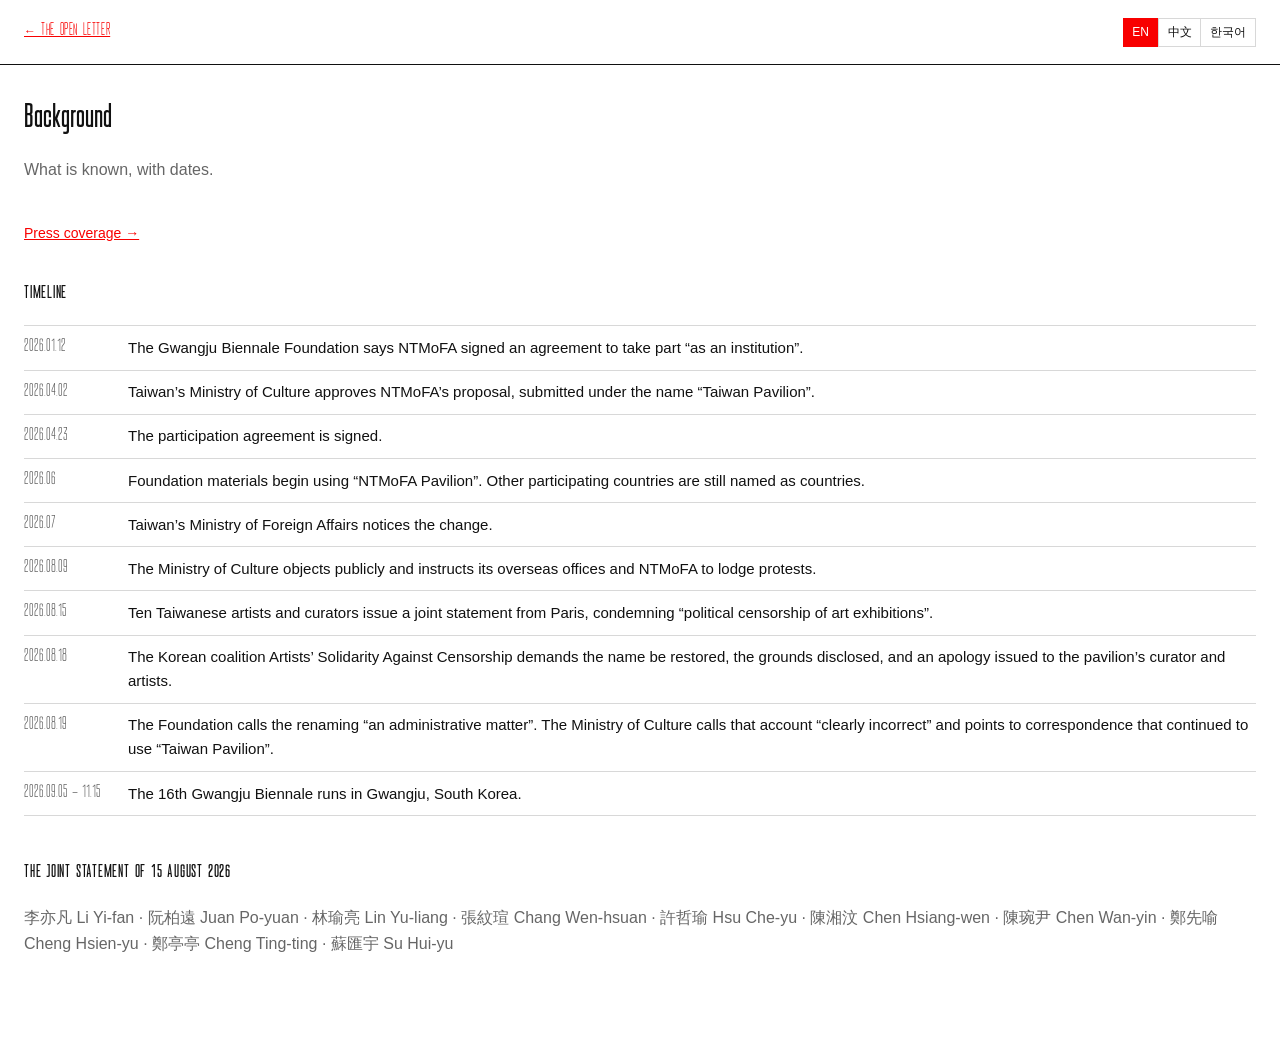
==== info.html @ fb14a873 "upload new design" ====
<!DOCTYPE html>
<html lang="en" data-lang="en">
<head>
<meta charset="utf-8">
<meta name="viewport" content="width=device-width, initial-scale=1">
<meta name="referrer" content="no-referrer">
<meta http-equiv="Content-Security-Policy"
      content="default-src 'none'; script-src 'self'; style-src 'self'; font-src 'self'; connect-src https://docs.google.com https://*.googleusercontent.com; img-src 'self' data:; base-uri 'none'; form-action 'none'">

<title>Background｜事件背景｜사건 경과 — Where is the Taiwan Pavilion</title>
<meta name="description" content="A dated timeline of the Gwangju Biennale / Taiwan Pavilion naming dispute.">
<link rel="canonical" href="https://whereisthetaiwanpavilion.com/info.html">
<link rel="icon" href="/favicon.svg" type="image/svg+xml">
<meta name="theme-color" content="#111111">

<meta property="og:type" content="website">
<meta property="og:site_name" content="Where is the Taiwan Pavilion">
<meta property="og:url" content="https://whereisthetaiwanpavilion.com/info.html">
<meta property="og:title" content="Background｜事件背景｜사건 경과 — Where is the Taiwan Pavilion">
<meta property="og:description" content="A dated timeline of the Gwangju Biennale / Taiwan Pavilion naming dispute.">
<meta property="og:image" content="https://whereisthetaiwanpavilion.com/og.png">
<meta property="og:image:width" content="1200">
<meta property="og:image:height" content="630">
<meta property="og:image:alt" content="Where is the Taiwan Pavilion — an open letter to the Gwangju Biennale">
<meta property="og:locale" content="en">
<meta property="og:locale:alternate" content="zh_TW">
<meta property="og:locale:alternate" content="ko_KR">
<meta name="twitter:card" content="summary_large_image">

<link rel="stylesheet" href="style.css">
</head>
<body>

<header class="topbar">
  <a class="mark" href="index.html">
    <span class="en">← The open letter</span>
    <span class="zh">← 返回公開信</span>
    <span class="ko">← 공개서한으로</span>
  </a>
  <nav id="lang" aria-label="Language">
    <button type="button" data-lang-set="en">EN</button>
    <button type="button" data-lang-set="zh">中文</button>
    <button type="button" data-lang-set="ko">한국어</button>
  </nav>
</header>

<main class="page">

  <header>
    <h1>
      <span class="en">Background</span>
      <span class="zh">事件背景</span>
      <span class="ko">사건 경과</span>
    </h1>
    <p class="standfirst">
      <span class="en">What is known, with dates.</span>
      <span class="zh">目前已知事實與時間。</span>
      <span class="ko">현재까지 확인된 사실과 날짜.</span>
    </p>
    <p class="more"><a href="press.html">
      <span class="en">Press coverage →</span>
      <span class="zh">媒體報導 →</span>
      <span class="ko">언론 보도 →</span>
    </a></p>
  </header>

  <section>
    <h2>
      <span class="en">Timeline</span>
      <span class="zh">時間線</span>
      <span class="ko">타임라인</span>
    </h2>
    <ul class="timeline">
      <li>
        <span class="when">2026.01.12</span>
        <span class="what"><span class="en">The Gwangju Biennale Foundation says NTMoFA signed an agreement to take part “as an institution”.</span><span class="zh">光州雙年展財團法人稱，國美館於此日簽署協議，以「機構」名義參展。</span><span class="ko">(재)광주비엔날레는 국립타이완미술관이 이날 ‘기관’ 자격으로 참가하는 협약에 서명했다고 밝혔다.</span></span>
      </li>
      <li>
        <span class="when">2026.04.02</span>
        <span class="what"><span class="en">Taiwan’s Ministry of Culture approves NTMoFA’s proposal, submitted under the name “Taiwan Pavilion”.</span><span class="zh">台灣文化部核定國美館以「台灣館」名義提出的參展計畫。</span><span class="ko">타이완 문화부가 ‘타이완관’ 명의로 제출된 국립타이완미술관의 참가 계획을 승인했다.</span></span>
      </li>
      <li>
        <span class="when">2026.04.23</span>
        <span class="what"><span class="en">The participation agreement is signed.</span><span class="zh">雙方簽署參展協議。</span><span class="ko">참가 협약이 체결되었다.</span></span>
      </li>
      <li>
        <span class="when">2026.06</span>
        <span class="what"><span class="en">Foundation materials begin using “NTMoFA Pavilion”. Other participating countries are still named as countries.</span><span class="zh">財團法人的資料開始使用「NTMoFA Pavilion」；其他參展國家仍以國名標示。</span><span class="ko">재단 자료가 ‘NTMoFA Pavilion’을 쓰기 시작한다. 다른 참가국은 여전히 국가명으로 표기된다.</span></span>
      </li>
      <li>
        <span class="when">2026.07</span>
        <span class="what"><span class="en">Taiwan’s Ministry of Foreign Affairs notices the change.</span><span class="zh">台灣外交部發現名稱遭更動。</span><span class="ko">타이완 외교부가 명칭 변경을 인지한다.</span></span>
      </li>
      <li>
        <span class="when">2026.08.09</span>
        <span class="what"><span class="en">The Ministry of Culture objects publicly and instructs its overseas offices and NTMoFA to lodge protests.</span><span class="zh">文化部公開表達異議，並指示駐外單位與國美館持續向主辦方抗議。</span><span class="ko">문화부가 공개적으로 이의를 제기하고, 재외 사무소와 국립타이완미술관에 항의를 지시한다.</span></span>
      </li>
      <li>
        <span class="when">2026.08.15</span>
        <span class="what"><span class="en">Ten Taiwanese artists and curators issue a joint statement from Paris, condemning “political censorship of art exhibitions”.</span><span class="zh">十位台灣藝術家與策展人於巴黎發表聯合聲明，譴責「對藝術展覽的政治審查」。</span><span class="ko">열 명의 타이완 작가와 큐레이터가 파리에서 공동 성명을 발표하며 ‘예술 전시에 대한 정치적 검열’을 규탄한다.</span></span>
      </li>
      <li>
        <span class="when">2026.08.18</span>
        <span class="what"><span class="en">The Korean coalition Artists’ Solidarity Against Censorship demands the name be restored, the grounds disclosed, and an apology issued to the pavilion’s curator and artists.</span><span class="zh">韓國「反對審查藝術家連帶」要求回復館名、公開決策依據，並向台灣館策展人與藝術家道歉。</span><span class="ko">한국의 ‘검열에 반대하는 예술가 연대’가 명칭 회복, 결정 근거 공개, 큐레이터와 작가에 대한 사과를 요구한다.</span></span>
      </li>
      <li>
        <span class="when">2026.08.19</span>
        <span class="what"><span class="en">The Foundation calls the renaming “an administrative matter”. The Ministry of Culture calls that account “clearly incorrect” and points to correspondence that continued to use “Taiwan Pavilion”.</span><span class="zh">財團法人稱更名為「行政事務」；文化部指其說法「明顯有誤」，並出示往來文件顯示雙方持續使用「台灣館」。</span><span class="ko">재단은 명칭 변경을 ‘행정적 사안’이라고 밝혔고, 문화부는 이를 ‘명백히 사실과 다르다’며 ‘타이완관’ 표기가 이어진 왕래 문서를 제시했다.</span></span>
      </li>
      <li>
        <span class="when">2026.09.05 – 11.15</span>
        <span class="what"><span class="en">The 16th Gwangju Biennale runs in Gwangju, South Korea.</span><span class="zh">第 16 屆光州雙年展於韓國光州舉行。</span><span class="ko">제16회 광주비엔날레가 대한민국 광주에서 열린다.</span></span>
      </li>
    </ul>
  </section>

  <section>
    <h2>
      <span class="en">The joint statement of 15 August 2026</span>
      <span class="zh">2026 年 8 月 15 日聯合聲明</span>
      <span class="ko">2026년 8월 15일 공동 성명</span>
    </h2>
    <p class="names">李亦凡 Li Yi-fan · 阮柏遠 Juan Po-yuan · 林瑜亮 Lin Yu-liang · 張紋瑄 Chang Wen-hsuan · 許哲瑜 Hsu Che-yu · 陳湘汶 Chen Hsiang-wen · 陳琬尹 Chen Wan-yin · 鄭先喻 Cheng Hsien-yu · 鄭亭亭 Cheng Ting-ting · 蘇匯宇 Su Hui-yu</p>
  </section>


</main>

<script src="app.js"></script>
</body>
</html>
---- style.css ----
@font-face {
  font-family:"Marteau";
  src:url("assets/font/Marteau-Regular.woff2") format("woff2");
  font-weight:400; font-style:normal; font-display:swap;
}
@font-face {
  font-family:"Marteau";
  src:url("assets/font/Marteau-SemiBold.woff2") format("woff2");
  font-weight:600; font-style:normal; font-display:swap;
}
@font-face {
  font-family:"Marteau";
  src:url("assets/font/Marteau-Bold.woff2") format("woff2");
  font-weight:700; font-style:normal; font-display:swap;
}
@font-face {
  font-family:"Marteau";
  src:url("assets/font/Marteau-Black.woff2") format("woff2");
  font-weight:900; font-style:normal; font-display:swap;
}

:root { --ink:#111; --paper:#fff; --rule:#d8d8d8; --muted:#666; --faint:#c4c4c4; --red:#F80000; }
* { box-sizing:border-box; }

/* Marteau: display type only — headings, wordmark, marquee, counter, buttons */
.mark, .sitetitle, .sitetitle-alt, h1, h2, .sign-button, .digit, .when, .occupation, #lang button {
  font-family:"Marteau",-apple-system,BlinkMacSystemFont,"Helvetica Neue","Noto Sans TC","PingFang TC","Apple SD Gothic Neo","Noto Sans KR",sans-serif;
}
html { -webkit-text-size-adjust:100%; }

body {
  margin:0; padding:0 0 5rem;
  background:var(--paper); color:var(--ink);
  font-family:-apple-system,BlinkMacSystemFont,"Helvetica Neue","Noto Sans TC","PingFang TC","Apple SD Gothic Neo","Noto Sans KR",sans-serif;
  font-size:16px; line-height:1.6;
}

/* language */
[data-lang="en"] .zh, [data-lang="en"] .ko,
[data-lang="zh"] .en, [data-lang="zh"] .ko,
[data-lang="ko"] .en, [data-lang="ko"] .zh { display:none; }

/* masthead */
.masthead {
  padding:1.6rem 1.5rem 1.2rem;
  display:grid; grid-template-columns:auto 1fr auto; align-items:end; gap:.5rem 1.5rem;
  border-bottom:1px solid var(--rule);
}
.sitetitle {
  grid-column:1; margin:0;
  font-size:clamp(2rem, 5.4vw, 4.4rem); font-weight:700; line-height:1.02;
  letter-spacing:-.02em;
}
.sitetitle span { display:block; }
.sitetitle .red { color:var(--red); }
.sitetitle-alt {
  grid-column:2; margin:0 0 .5rem;
  font-size:.8125rem; letter-spacing:.05em; color:var(--muted);
}
.sitetitle-alt i { font-style:normal; color:var(--rule); padding:0 .4em; }
.masthead #lang { grid-column:3; justify-self:end; align-self:start; }

/* top bar */
.topbar {
  padding:1.1rem 1.5rem;
  display:flex; justify-content:space-between; align-items:center; gap:1rem;
  border-bottom:1px solid var(--ink);
}
.mark { font-size:.75rem; letter-spacing:.05em; text-transform:uppercase; line-height:1.5; max-width:34rem; }
.mark i { font-style:normal; color:var(--muted); padding:0 .4em; }
#lang { display:flex; flex:0 0 auto; }
#lang button {
  padding:.25rem .55rem; margin-left:-1px; font:inherit; font-size:.75rem;
  color:var(--ink); background:var(--paper); border:1px solid var(--rule); cursor:pointer;
  white-space:nowrap;
}
#lang button[aria-current="true"] { background:var(--red); color:var(--paper); border-color:var(--red); }

/* full-width marquee under the header */
.marquee {
  overflow:hidden; border-bottom:1px solid var(--ink);
  padding:.62em 0; background:var(--paper);
}
.marquee-track {
  display:flex; width:max-content;
  animation:marquee 34s linear infinite;
}
.marquee-item {
  white-space:nowrap;
  font-size:clamp(1.75rem, 5.6vw, 4.6rem);
  font-weight:700; line-height:1.15; letter-spacing:-.01em; color:var(--faint);
}
@keyframes marquee { to { transform:translateX(-50%); } }
@media (prefers-reduced-motion:reduce) {
  .marquee { overflow-x:auto; }
  .marquee-track { animation:none; }
}

/* grid: C | B | A  /  D across */
.grid {
  display:grid; row-gap:1.75rem; column-gap:3rem;
  grid-template-columns:1fr 1fr;
  grid-template-areas:"a c" "b b" "d d";
  padding:2.5rem 1.5rem 0;
}
.zone-a { grid-area:a; }
.zone-b { grid-area:b; }
.zone-c { grid-area:c; }
.zone-d { grid-area:d; padding-top:1.5rem; border-top:1px solid var(--ink); }
.zone-b { padding:1.75rem 0 0; border-top:1px solid var(--rule); }

/* text */
h1 { font-size:1.5rem; line-height:1.3; font-weight:600; margin:0 0 1.25rem; }
.letter-title {
  font-size:1.5rem; line-height:1.3; font-weight:600; margin:0 0 1.25rem;
  letter-spacing:0; text-transform:none;
}
h2 { font-size:.8125rem; font-weight:600; letter-spacing:.06em; text-transform:uppercase; margin:0 0 1.25rem; }
p { margin:0 0 1rem; }
a { color:var(--red); }
.note { font-size:.8125rem; color:var(--muted); margin:.9rem 0 0; }
.more { font-size:.875rem; margin:1.5rem 0 0; }
.buttons { display:flex; flex-wrap:wrap; gap:.5rem; margin:0 0 1.75rem; }
.btn {
  display:inline-block; padding:.45rem .85rem; font-size:.8125rem;
  border:1px solid var(--ink); color:var(--ink); text-decoration:none; white-space:nowrap;
}
.btn:hover { background:var(--red); color:var(--paper); border-color:var(--red); }

/* campaign material */
.asset { display:block; }
.asset img { display:block; width:100%; height:auto; border:1px solid var(--rule); }
.asset:hover img { opacity:.88; }
.asset img { border-color:var(--rule); }

/* press page */
.timeline.press li { align-items:baseline; }
.timeline.press .when { flex:0 0 3.5rem; }
.timeline.press .when:empty { flex:0 0 0; }
.page > header .more { margin-bottom:2.5rem; }
.outlet-note { color:var(--muted); font-size:.8125rem; padding-left:.5rem; }

/* the letter */
.letter p { margin:0 0 1rem; }
.salutation { font-weight:600; }
.signed { margin-top:1.75rem; margin-bottom:.75rem; font-weight:600; }
.signers { list-style:none; margin:0 0 1.75rem; padding:0; font-size:.9375rem; line-height:1.9; }
.signers li { display:inline-block; margin:0; }
.signers li::after { content:"　·　"; color:var(--rule); }
.signers li:last-child::after { content:""; }

.sign-button {
  display:inline-block; margin-top:.75rem; padding:.7rem 1.3rem;
  background:var(--red); color:var(--paper); text-decoration:none; font-weight:600;
}
.sign-button:hover { background:var(--ink); }

/* B — split-flap counter, horizontal */
.zone-b { display:flex; flex-direction:column; align-items:center; }
.flap { display:flex; gap:.35rem; }
.digit {
  position:relative; width:3rem; height:4rem;
  background:var(--ink); color:var(--paper);
  font-size:2.4rem; line-height:4rem; text-align:center;
  font-variant-numeric:tabular-nums; font-weight:600;
  border-radius:.2rem; overflow:hidden;
}
.digit::after {
  content:""; position:absolute; left:0; right:0; top:50%;
  border-top:2px solid var(--paper); opacity:.35;
}
.digit.flip { animation:flip .45s ease-out; }
@keyframes flip {
  0%   { transform:rotateX(-90deg); opacity:.3; }
  100% { transform:rotateX(0);      opacity:1; }
}
.flap-label { font-size:.75rem; color:var(--muted); margin:.6rem 0 0; text-align:center; }
.zone-b .flap-label { margin-bottom:0; }

/* C — timeline */
.timeline { list-style:none; margin:0; padding:0; }
.timeline li { display:flex; gap:1rem; padding:.6rem 0; border-top:1px solid var(--rule); font-size:.9375rem; }
.timeline li:last-child { border-bottom:1px solid var(--rule); }
.when { flex:0 0 5.5rem; color:var(--muted); font-size:.8125rem; font-variant-numeric:tabular-nums; padding-top:.15rem; }

/* D — signatories */
.count { color:var(--red); font-weight:400; letter-spacing:0; }
#list { list-style:none; margin:0; padding:0; columns:2; column-gap:2.5rem; }
#list li {
  break-inside:avoid; padding:.5rem 0; border-bottom:1px solid var(--rule);
  display:flex; flex-wrap:wrap; gap:.2rem 1rem; justify-content:space-between;
}
.name { font-weight:600; }
.latin { color:var(--muted); font-weight:400; }
.occupation { color:var(--muted); font-size:.75rem; font-family:ui-monospace,SFMono-Regular,"SF Mono",Menlo,Consolas,monospace !important; letter-spacing:-.01em; text-align:right; }
.status { color:var(--muted); font-size:.875rem; }
.status:empty { display:none; }

/* info.html */
.page { padding:2.5rem 1.5rem 0; }
.standfirst { margin:0 0 2.5rem; color:var(--muted); }
section + section { margin-top:3rem; }
.names { color:var(--muted); }
.sources { list-style:none; margin:0; padding:0; font-size:.875rem; }
.sources li { padding:.3rem 0; }

/* mobile: A → B → C → D */
@media (max-width:48rem) {
  body { padding:0 0 3.5rem; }
  .topbar { flex-direction:column; align-items:flex-start; gap:.7rem; padding:1rem 1.1rem; }
  .masthead { padding:1.2rem 1.1rem 1rem; grid-template-columns:1fr auto; align-items:start; }
  .sitetitle { grid-column:1 / -1; }
  .sitetitle-alt { grid-column:1; margin:.4rem 0 0; align-self:center; }
  .masthead #lang { grid-column:2; grid-row:2; }
  .mark { font-size:.6875rem; }
  .grid {
    grid-template-columns:1fr;
    grid-template-areas:"a" "c" "b" "d";
    row-gap:1.75rem; padding:1.75rem 1.1rem 0;
  }
  .zone-b { padding:1.5rem 0 0; }
  .digit { width:2.1rem; height:2.9rem; font-size:1.7rem; line-height:2.9rem; }
  .flap { gap:.25rem; }
  h1 { font-size:1.3rem; }
  .timeline li { flex-direction:column; gap:.1rem; }
  .when { flex:none; }
}
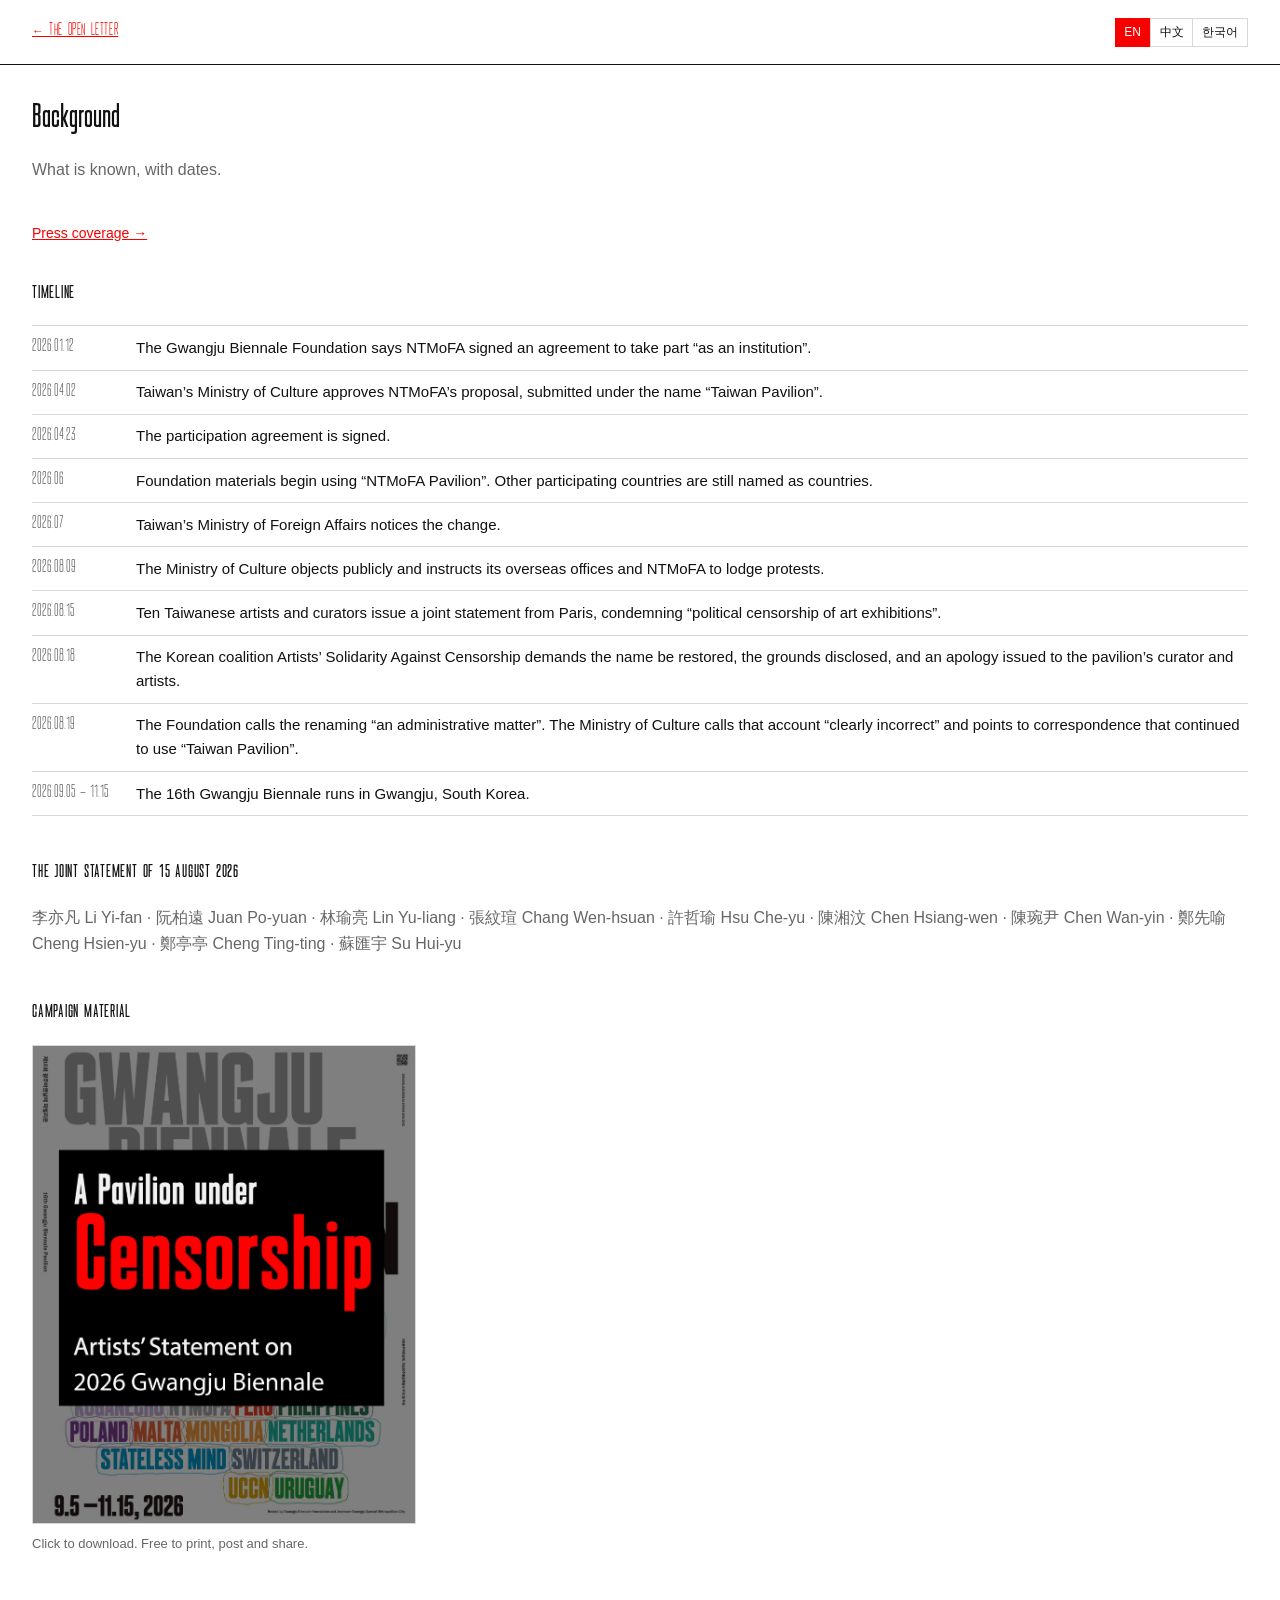
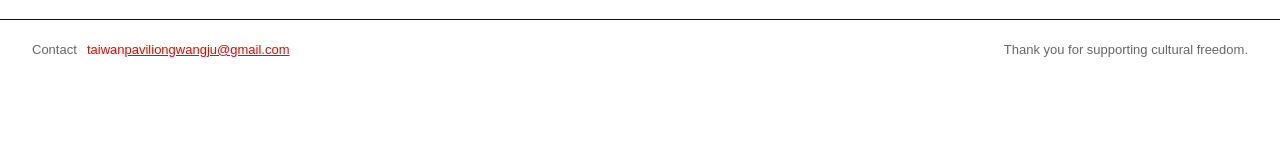
==== commit 661d347d: "update" ====
--- a/info.html
+++ b/info.html
@@ -124,8 +124,41 @@
   </section>
 
 
+  <section>
+    <h2>
+      <span class="en">Campaign material</span>
+      <span class="zh">文宣素材</span>
+      <span class="ko">캠페인 자료</span>
+    </h2>
+    <div class="poster">
+      <a class="asset" href="assets/img/poster.jpeg" download>
+        <img src="assets/img/poster.jpeg" width="1639" height="2048" loading="lazy"
+             alt="Poster: A Pavilion under Censorship — Artists’ Statement on 2026 Gwangju Biennale">
+      </a>
+      <p class="note">
+        <span class="en">Click to download. Free to print, post and share.</span>
+        <span class="zh">點圖下載。歡迎自由印製、張貼與轉發。</span>
+        <span class="ko">눌러서 내려받으세요. 자유롭게 인쇄·게시·공유할 수 있습니다.</span>
+      </p>
+    </div>
+  </section>
+
 </main>
 
+<footer class="site-footer">
+  <p class="contact">
+    <span class="en">Contact</span><span class="zh">聯絡我們</span><span class="ko">문의</span>
+    <a href="mailto:taiwanpaviliongwangju@gmail.com">taiwanpaviliongwangju@gmail.com</a>
+  </p>
+  <p class="thanks">
+    <span class="en">Thank you for supporting cultural freedom.</span>
+    <span class="zh">感謝您支持文化自由。</span>
+    <span class="ko">문화적 자유를 지지해 주셔서 감사합니다.</span>
+  </p>
+</footer>
+
+
 <script src="app.js"></script>
+<script src="scramble.js"></script>
 </body>
 </html>
--- a/style.css
+++ b/style.css
@@ -42,7 +42,7 @@
 
 /* masthead */
 .masthead {
-  padding:1.6rem 1.5rem 1.2rem;
+  max-width:86rem; margin:0 auto; padding:1.6rem 2rem 1.2rem;
   display:grid; grid-template-columns:auto 1fr auto; align-items:end; gap:.5rem 1.5rem;
   border-bottom:1px solid var(--rule);
 }
@@ -62,7 +62,7 @@
 
 /* top bar */
 .topbar {
-  padding:1.1rem 1.5rem;
+  max-width:86rem; margin:0 auto; padding:1.1rem 2rem;
   display:flex; justify-content:space-between; align-items:center; gap:1rem;
   border-bottom:1px solid var(--ink);
 }
@@ -99,15 +99,15 @@
 /* grid: C | B | A  /  D across */
 .grid {
   display:grid; row-gap:1.75rem; column-gap:3rem;
-  grid-template-columns:1fr 1fr;
-  grid-template-areas:"a c" "b b" "d d";
-  padding:2.5rem 1.5rem 0;
+  grid-template-columns:minmax(0,1.25fr) minmax(0,1fr);
+  grid-template-areas:"a c";
+  max-width:86rem; margin:0 auto; padding:2.5rem 2rem 0;
 }
 .zone-a { grid-area:a; }
 .zone-b { grid-area:b; }
 .zone-c { grid-area:c; }
-.zone-d { grid-area:d; padding-top:1.5rem; border-top:1px solid var(--ink); }
-.zone-b { padding:1.75rem 0 0; border-top:1px solid var(--rule); }
+.zone-d { padding-top:1.5rem; border-top:1px solid var(--ink); }
+
 
 /* text */
 h1 { font-size:1.5rem; line-height:1.3; font-weight:600; margin:0 0 1.25rem; }
@@ -118,9 +118,10 @@
 h2 { font-size:.8125rem; font-weight:600; letter-spacing:.06em; text-transform:uppercase; margin:0 0 1.25rem; }
 p { margin:0 0 1rem; }
 a { color:var(--red); }
+.scramble { display:inline-block; font-variant-numeric:tabular-nums; cursor:default; }
 .note { font-size:.8125rem; color:var(--muted); margin:.9rem 0 0; }
 .more { font-size:.875rem; margin:1.5rem 0 0; }
-.buttons { display:flex; flex-wrap:wrap; gap:.5rem; margin:0 0 1.75rem; }
+.buttons { display:flex; flex-wrap:wrap; gap:.5rem; margin:0; }
 .btn {
   display:inline-block; padding:.45rem .85rem; font-size:.8125rem;
   border:1px solid var(--ink); color:var(--ink); text-decoration:none; white-space:nowrap;
@@ -129,6 +130,12 @@
 
 /* campaign material */
 .asset { display:block; }
+.zone-c { display:flex; flex-direction:column; gap:1.5rem; align-items:flex-start; }
+.poster { max-width:24rem; }
+.poster .note { margin-top:.6rem; }
+
+/* keep the letter readable on very wide screens */
+.letter, .signers, .letter-title { max-width:52rem; }
 .asset img { display:block; width:100%; height:auto; border:1px solid var(--rule); }
 .asset:hover img { opacity:.88; }
 .asset img { border-color:var(--rule); }
@@ -155,8 +162,94 @@
 }
 .sign-button:hover { background:var(--ink); }
 
+/* --- the game --- */
+.game { width:100%; max-width:42rem; }
+.board {
+  position:relative; width:100%; aspect-ratio:4/5;
+  border:1px solid var(--ink); background:var(--paper);
+  overflow:hidden; touch-action:none; user-select:none; --u:4px;
+}
+.bricks {
+  position:absolute; inset:0; display:flex; flex-direction:column;
+  gap:calc(var(--u) * .25);
+  padding:calc(var(--u) * 3.5) 0 0;
+}
+.brick-row { display:flex; gap:calc(var(--u) * .25); }
+.brick {
+  flex:1 1 auto; min-width:0;
+  display:flex; align-items:center; justify-content:center;
+  height:calc(var(--u) * 7.6); padding:calc(var(--u) * .7) calc(var(--u) * .5) 0;
+  font-family:"Marteau",sans-serif; font-weight:900;
+  font-size:calc(var(--u) * 5.6); line-height:1;
+  border:1px solid currentColor; border-radius:calc(var(--u) * .6);
+  white-space:nowrap; overflow:hidden;
+  opacity:0; transition:opacity .45s ease;
+}
+.bricks.on .brick { opacity:1; }
+.brick.dead { visibility:hidden; transition:none; }
+
+.ball, .paddle { position:absolute; top:0; left:0; will-change:transform; }
+.ball { border-radius:50%; background:var(--red); }
+.paddle { background:var(--ink); border-radius:calc(var(--u) * .5); }
+.board:not(.playing) .ball, .board:not(.playing) .paddle { opacity:0; }
+
+.sparks { position:absolute; inset:0; pointer-events:none; }
+.spark {
+  position:absolute; width:calc(var(--u) * .9); height:calc(var(--u) * .9);
+  margin:calc(var(--u) * -.45) 0 0 calc(var(--u) * -.45);
+  border-radius:50%; animation:spark .5s ease-out forwards;
+}
+@keyframes spark { to { transform:translate(var(--dx),var(--dy)) scale(.2); opacity:0; } }
+
+.overlay {
+  position:absolute; inset:0; display:flex; align-items:center; justify-content:center;
+  padding:1rem; background:rgba(255,255,255,.6);
+}
+.overlay[hidden] { display:none; }
+.game-start {
+  padding:.85rem 1.4rem; font:inherit; font-size:1rem; font-weight:600; line-height:1.3;
+  background:var(--ink); color:var(--paper); border:0; cursor:pointer; text-align:center;
+}
+.game-start:hover { background:var(--red); }
+
+.hint {
+  position:absolute; left:0; right:0; bottom:calc(var(--u) * 7);
+  margin:0; text-align:center; font-size:.75rem; color:var(--muted);
+}
+.hint[hidden] { display:none; }
+
+.game-msg { flex:1 1 100%; font-size:.875rem; color:var(--muted); margin:0; max-width:32rem; }
+
+@media (prefers-reduced-motion:reduce) { .spark { display:none; } }
+
+/* B — signature count, full-width band */
+.wrap { max-width:86rem; margin:0 auto; padding:0 2rem; }
+.count-band {
+  margin:2.5rem 0; padding:2.5rem 1.5rem 2rem;
+  background:var(--red); color:var(--paper);
+  display:flex; flex-direction:column; align-items:center;
+}
+.count-band .flap { display:flex; gap:.55rem; }
+.count-band .digit {
+  width:clamp(3rem, 7vw, 5rem); height:clamp(4rem, 9.2vw, 6.6rem);
+  font-size:clamp(2.4rem, 5.6vw, 4rem); line-height:clamp(4rem, 9.2vw, 6.6rem);
+  border-radius:.35rem;
+}
+.count-band .flap-label {
+  display:flex; align-items:center; gap:1rem; margin:1.1rem 0 0;
+  color:var(--paper); font-size:.9375rem; font-weight:600;
+  letter-spacing:.06em; text-transform:uppercase;
+}
+.count-band .flap-label::before, .count-band .flap-label::after {
+  content:""; width:4rem; height:1px; background:rgba(255,255,255,.65);
+}
+@media (max-width:48rem) {
+  .wrap { padding:0 1.25rem; }
+  .count-band { margin:2rem 0; padding:2rem 1rem 1.5rem; }
+  .count-band .flap-label::before, .count-band .flap-label::after { width:2rem; }
+}
+
 /* B — split-flap counter, horizontal */
-.zone-b { display:flex; flex-direction:column; align-items:center; }
 .flap { display:flex; gap:.35rem; }
 .digit {
   position:relative; width:3rem; height:4rem;
@@ -175,7 +268,6 @@
   100% { transform:rotateX(0);      opacity:1; }
 }
 .flap-label { font-size:.75rem; color:var(--muted); margin:.6rem 0 0; text-align:center; }
-.zone-b .flap-label { margin-bottom:0; }
 
 /* C — timeline */
 .timeline { list-style:none; margin:0; padding:0; }
@@ -186,6 +278,8 @@
 /* D — signatories */
 .count { color:var(--red); font-weight:400; letter-spacing:0; }
 #list { list-style:none; margin:0; padding:0; columns:2; column-gap:2.5rem; }
+@media (min-width:90rem) { #list { columns:3; } }
+@media (min-width:130rem) { #list { columns:4; } }
 #list li {
   break-inside:avoid; padding:.5rem 0; border-bottom:1px solid var(--rule);
   display:flex; flex-wrap:wrap; gap:.2rem 1rem; justify-content:space-between;
@@ -196,8 +290,20 @@
 .status { color:var(--muted); font-size:.875rem; }
 .status:empty { display:none; }
 
+/* footer */
+.site-footer {
+  max-width:86rem; margin:4rem auto 0; padding:1.25rem 2rem 0;
+  border-top:1px solid var(--ink);
+  display:flex; flex-wrap:wrap; gap:.4rem 2rem; justify-content:space-between;
+  font-size:.8125rem; color:var(--muted);
+}
+.site-footer p { margin:0; }
+.contact a { margin-left:.5em; }
+@media (max-width:48rem) { .site-footer { padding:1.25rem 1.25rem 0; margin-top:3rem; } }
+
 /* info.html */
-.page { padding:2.5rem 1.5rem 0; }
+.page { max-width:86rem; margin:0 auto; padding:2.5rem 2rem 0; }
+@media (max-width:48rem) { .page { padding:2rem 1.25rem 0; } .site-footer { padding:1.25rem 1.25rem 0; } }
 .standfirst { margin:0 0 2.5rem; color:var(--muted); }
 section + section { margin-top:3rem; }
 .names { color:var(--muted); }
@@ -207,18 +313,18 @@
 /* mobile: A → B → C → D */
 @media (max-width:48rem) {
   body { padding:0 0 3.5rem; }
-  .topbar { flex-direction:column; align-items:flex-start; gap:.7rem; padding:1rem 1.1rem; }
-  .masthead { padding:1.2rem 1.1rem 1rem; grid-template-columns:1fr auto; align-items:start; }
+  .topbar { flex-direction:column; align-items:flex-start; gap:.7rem; padding:1rem 1.25rem; }
+  .masthead { padding:1.2rem 1.25rem 1rem; grid-template-columns:1fr auto; align-items:start; }
   .sitetitle { grid-column:1 / -1; }
   .sitetitle-alt { grid-column:1; margin:.4rem 0 0; align-self:center; }
   .masthead #lang { grid-column:2; grid-row:2; }
   .mark { font-size:.6875rem; }
   .grid {
     grid-template-columns:1fr;
-    grid-template-areas:"a" "c" "b" "d";
-    row-gap:1.75rem; padding:1.75rem 1.1rem 0;
+    grid-template-areas:"a" "c";
+    row-gap:1.75rem; padding:1.75rem 1.25rem 0;
   }
-  .zone-b { padding:1.5rem 0 0; }
+
   .digit { width:2.1rem; height:2.9rem; font-size:1.7rem; line-height:2.9rem; }
   .flap { gap:.25rem; }
   h1 { font-size:1.3rem; }
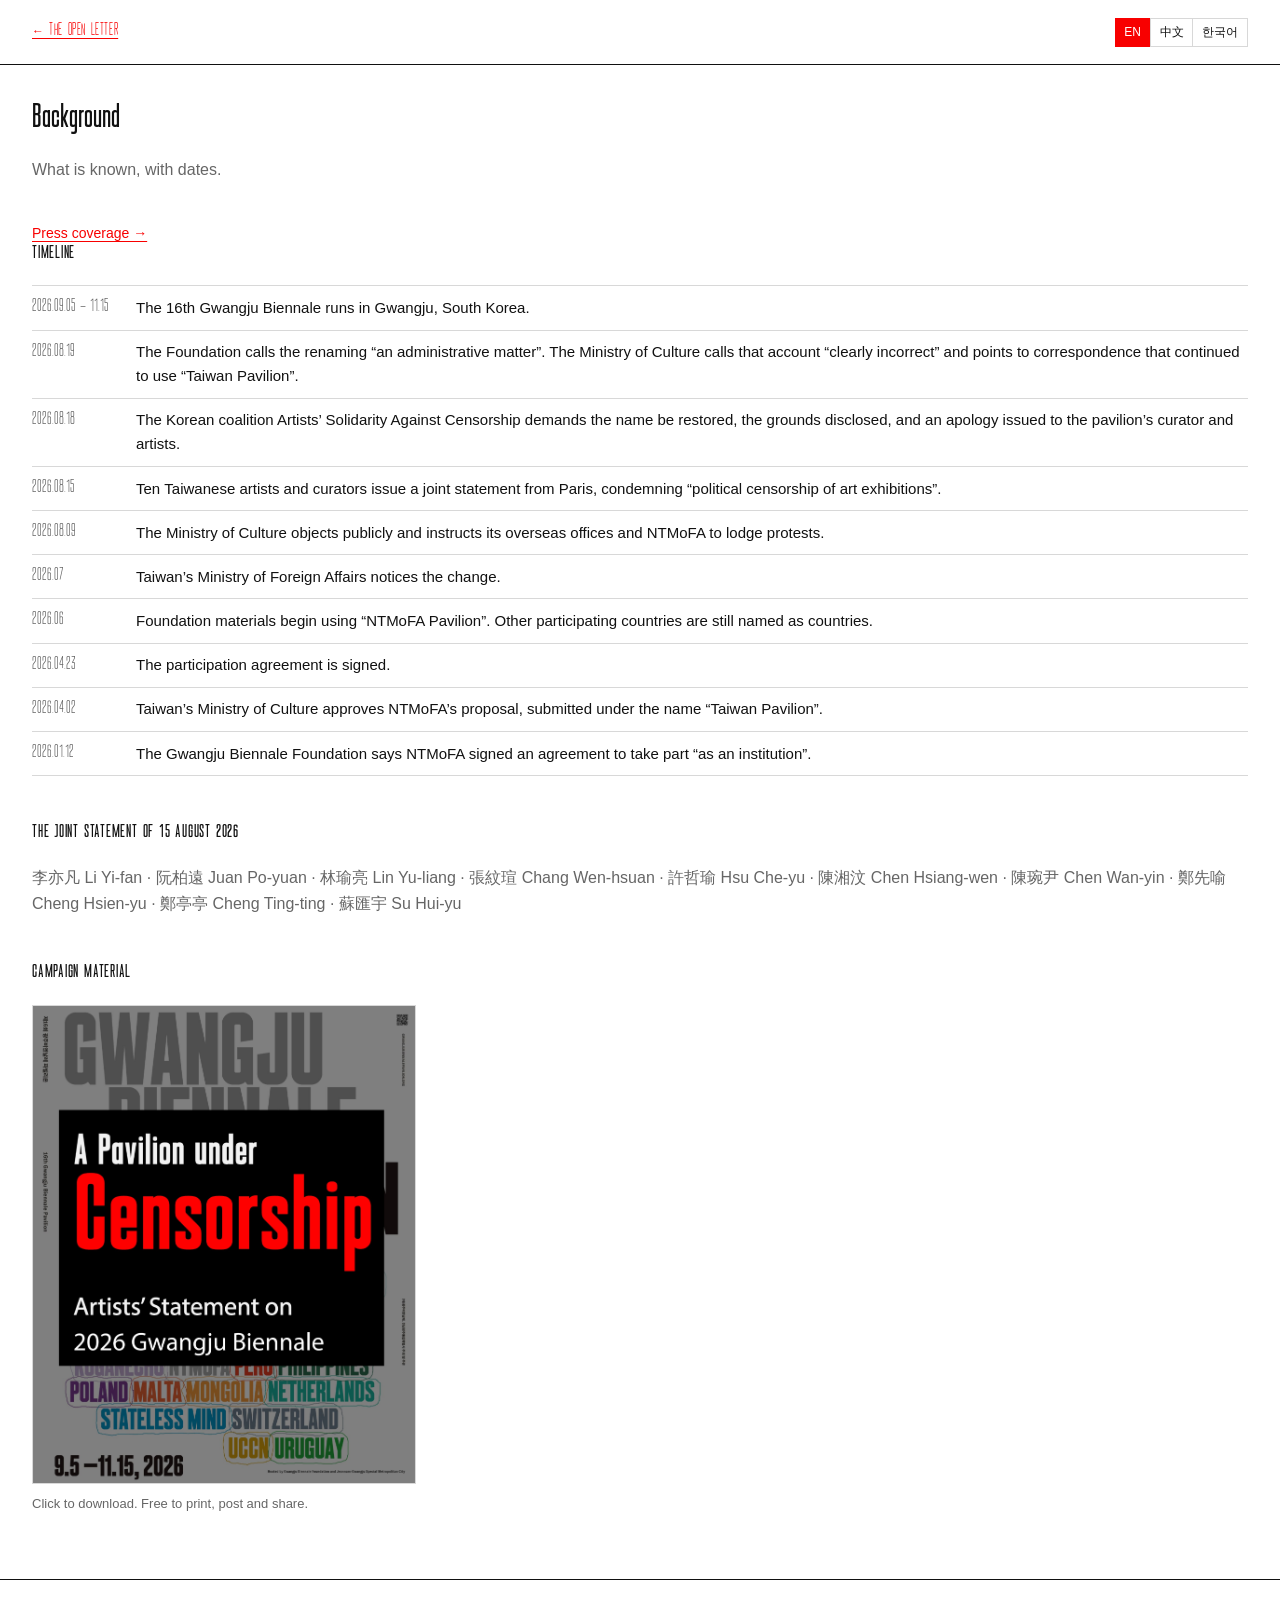
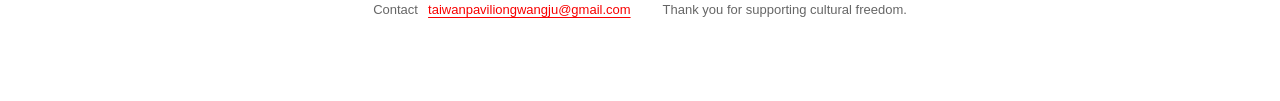
==== commit 75f40339: "redo press" ====
--- a/info.html
+++ b/info.html
@@ -72,44 +72,44 @@
     </h2>
     <ul class="timeline">
       <li>
-        <span class="when">2026.01.12</span>
-        <span class="what"><span class="en">The Gwangju Biennale Foundation says NTMoFA signed an agreement to take part “as an institution”.</span><span class="zh">光州雙年展財團法人稱，國美館於此日簽署協議，以「機構」名義參展。</span><span class="ko">(재)광주비엔날레는 국립타이완미술관이 이날 ‘기관’ 자격으로 참가하는 협약에 서명했다고 밝혔다.</span></span>
+        <span class="when">2026.09.05 – 11.15</span>
+        <span class="what"><span class="en">The 16th Gwangju Biennale runs in Gwangju, South Korea.</span><span class="zh">第 16 屆光州雙年展於韓國光州舉行。</span><span class="ko">제16회 광주비엔날레가 대한민국 광주에서 열린다.</span></span>
+      </li>
+      <li>
+        <span class="when">2026.08.19</span>
+        <span class="what"><span class="en">The Foundation calls the renaming “an administrative matter”. The Ministry of Culture calls that account “clearly incorrect” and points to correspondence that continued to use “Taiwan Pavilion”.</span><span class="zh">財團法人稱更名為「行政事務」；文化部指其說法「明顯有誤」，並出示往來文件顯示雙方持續使用「台灣館」。</span><span class="ko">재단은 명칭 변경을 ‘행정적 사안’이라고 밝혔고, 문화부는 이를 ‘명백히 사실과 다르다’며 ‘타이완관’ 표기가 이어진 왕래 문서를 제시했다.</span></span>
+      </li>
+      <li>
+        <span class="when">2026.08.18</span>
+        <span class="what"><span class="en">The Korean coalition Artists’ Solidarity Against Censorship demands the name be restored, the grounds disclosed, and an apology issued to the pavilion’s curator and artists.</span><span class="zh">韓國「反對審查藝術家連帶」要求回復館名、公開決策依據，並向台灣館策展人與藝術家道歉。</span><span class="ko">한국의 ‘검열에 반대하는 예술가 연대’가 명칭 회복, 결정 근거 공개, 큐레이터와 작가에 대한 사과를 요구한다.</span></span>
+      </li>
+      <li>
+        <span class="when">2026.08.15</span>
+        <span class="what"><span class="en">Ten Taiwanese artists and curators issue a joint statement from Paris, condemning “political censorship of art exhibitions”.</span><span class="zh">十位台灣藝術家與策展人於巴黎發表聯合聲明，譴責「對藝術展覽的政治審查」。</span><span class="ko">열 명의 타이완 작가와 큐레이터가 파리에서 공동 성명을 발표하며 ‘예술 전시에 대한 정치적 검열’을 규탄한다.</span></span>
+      </li>
+      <li>
+        <span class="when">2026.08.09</span>
+        <span class="what"><span class="en">The Ministry of Culture objects publicly and instructs its overseas offices and NTMoFA to lodge protests.</span><span class="zh">文化部公開表達異議，並指示駐外單位與國美館持續向主辦方抗議。</span><span class="ko">문화부가 공개적으로 이의를 제기하고, 재외 사무소와 국립타이완미술관에 항의를 지시한다.</span></span>
+      </li>
+      <li>
+        <span class="when">2026.07</span>
+        <span class="what"><span class="en">Taiwan’s Ministry of Foreign Affairs notices the change.</span><span class="zh">台灣外交部發現名稱遭更動。</span><span class="ko">타이완 외교부가 명칭 변경을 인지한다.</span></span>
+      </li>
+      <li>
+        <span class="when">2026.06</span>
+        <span class="what"><span class="en">Foundation materials begin using “NTMoFA Pavilion”. Other participating countries are still named as countries.</span><span class="zh">財團法人的資料開始使用「NTMoFA Pavilion」；其他參展國家仍以國名標示。</span><span class="ko">재단 자료가 ‘NTMoFA Pavilion’을 쓰기 시작한다. 다른 참가국은 여전히 국가명으로 표기된다.</span></span>
+      </li>
+      <li>
+        <span class="when">2026.04.23</span>
+        <span class="what"><span class="en">The participation agreement is signed.</span><span class="zh">雙方簽署參展協議。</span><span class="ko">참가 협약이 체결되었다.</span></span>
       </li>
       <li>
         <span class="when">2026.04.02</span>
         <span class="what"><span class="en">Taiwan’s Ministry of Culture approves NTMoFA’s proposal, submitted under the name “Taiwan Pavilion”.</span><span class="zh">台灣文化部核定國美館以「台灣館」名義提出的參展計畫。</span><span class="ko">타이완 문화부가 ‘타이완관’ 명의로 제출된 국립타이완미술관의 참가 계획을 승인했다.</span></span>
       </li>
       <li>
-        <span class="when">2026.04.23</span>
-        <span class="what"><span class="en">The participation agreement is signed.</span><span class="zh">雙方簽署參展協議。</span><span class="ko">참가 협약이 체결되었다.</span></span>
-      </li>
-      <li>
-        <span class="when">2026.06</span>
-        <span class="what"><span class="en">Foundation materials begin using “NTMoFA Pavilion”. Other participating countries are still named as countries.</span><span class="zh">財團法人的資料開始使用「NTMoFA Pavilion」；其他參展國家仍以國名標示。</span><span class="ko">재단 자료가 ‘NTMoFA Pavilion’을 쓰기 시작한다. 다른 참가국은 여전히 국가명으로 표기된다.</span></span>
-      </li>
-      <li>
-        <span class="when">2026.07</span>
-        <span class="what"><span class="en">Taiwan’s Ministry of Foreign Affairs notices the change.</span><span class="zh">台灣外交部發現名稱遭更動。</span><span class="ko">타이완 외교부가 명칭 변경을 인지한다.</span></span>
-      </li>
-      <li>
-        <span class="when">2026.08.09</span>
-        <span class="what"><span class="en">The Ministry of Culture objects publicly and instructs its overseas offices and NTMoFA to lodge protests.</span><span class="zh">文化部公開表達異議，並指示駐外單位與國美館持續向主辦方抗議。</span><span class="ko">문화부가 공개적으로 이의를 제기하고, 재외 사무소와 국립타이완미술관에 항의를 지시한다.</span></span>
-      </li>
-      <li>
-        <span class="when">2026.08.15</span>
-        <span class="what"><span class="en">Ten Taiwanese artists and curators issue a joint statement from Paris, condemning “political censorship of art exhibitions”.</span><span class="zh">十位台灣藝術家與策展人於巴黎發表聯合聲明，譴責「對藝術展覽的政治審查」。</span><span class="ko">열 명의 타이완 작가와 큐레이터가 파리에서 공동 성명을 발표하며 ‘예술 전시에 대한 정치적 검열’을 규탄한다.</span></span>
-      </li>
-      <li>
-        <span class="when">2026.08.18</span>
-        <span class="what"><span class="en">The Korean coalition Artists’ Solidarity Against Censorship demands the name be restored, the grounds disclosed, and an apology issued to the pavilion’s curator and artists.</span><span class="zh">韓國「反對審查藝術家連帶」要求回復館名、公開決策依據，並向台灣館策展人與藝術家道歉。</span><span class="ko">한국의 ‘검열에 반대하는 예술가 연대’가 명칭 회복, 결정 근거 공개, 큐레이터와 작가에 대한 사과를 요구한다.</span></span>
-      </li>
-      <li>
-        <span class="when">2026.08.19</span>
-        <span class="what"><span class="en">The Foundation calls the renaming “an administrative matter”. The Ministry of Culture calls that account “clearly incorrect” and points to correspondence that continued to use “Taiwan Pavilion”.</span><span class="zh">財團法人稱更名為「行政事務」；文化部指其說法「明顯有誤」，並出示往來文件顯示雙方持續使用「台灣館」。</span><span class="ko">재단은 명칭 변경을 ‘행정적 사안’이라고 밝혔고, 문화부는 이를 ‘명백히 사실과 다르다’며 ‘타이완관’ 표기가 이어진 왕래 문서를 제시했다.</span></span>
-      </li>
-      <li>
-        <span class="when">2026.09.05 – 11.15</span>
-        <span class="what"><span class="en">The 16th Gwangju Biennale runs in Gwangju, South Korea.</span><span class="zh">第 16 屆光州雙年展於韓國光州舉行。</span><span class="ko">제16회 광주비엔날레가 대한민국 광주에서 열린다.</span></span>
+        <span class="when">2026.01.12</span>
+        <span class="what"><span class="en">The Gwangju Biennale Foundation says NTMoFA signed an agreement to take part “as an institution”.</span><span class="zh">光州雙年展財團法人稱，國美館於此日簽署協議，以「機構」名義參展。</span><span class="ko">(재)광주비엔날레는 국립타이완미술관이 이날 ‘기관’ 자격으로 참가하는 협약에 서명했다고 밝혔다.</span></span>
       </li>
     </ul>
   </section>
--- a/style.css
+++ b/style.css
@@ -117,7 +117,7 @@
 }
 h2 { font-size:.8125rem; font-weight:600; letter-spacing:.06em; text-transform:uppercase; margin:0 0 1.25rem; }
 p { margin:0 0 1rem; }
-a { color:var(--red); }
+a { color:var(--red); text-underline-offset:.22em; text-decoration-thickness:.06em; }
 .scramble { display:inline-block; font-variant-numeric:tabular-nums; cursor:default; }
 .note { font-size:.8125rem; color:var(--muted); margin:.9rem 0 0; }
 .more { font-size:.875rem; margin:1.5rem 0 0; }
@@ -141,11 +141,43 @@
 .asset img { border-color:var(--rule); }
 
 /* press page */
-.timeline.press li { align-items:baseline; }
-.timeline.press .when { flex:0 0 3.5rem; }
-.timeline.press .when:empty { flex:0 0 0; }
-.page > header .more { margin-bottom:2.5rem; }
-.outlet-note { color:var(--muted); font-size:.8125rem; padding-left:.5rem; }
+.press-head { margin-bottom:2.5rem; }
+.press-head .standfirst { max-width:44rem; margin-bottom:.9rem; }
+.press-head .more { margin-top:0; }
+
+.press-group { margin-top:2.5rem; }
+.press-group h2 {
+  display:flex; align-items:baseline; gap:.6rem;
+  padding-bottom:.5rem; margin-bottom:0; border-bottom:1px solid var(--ink);
+}
+.tally { color:var(--red); font-weight:400; letter-spacing:0; margin-left:auto; }
+.head-lang {
+  font-family:ui-monospace,SFMono-Regular,"SF Mono",Menlo,Consolas,monospace;
+  font-size:.75rem; font-weight:400; letter-spacing:-.02em; text-transform:none; color:var(--muted);
+}
+
+.press-list { list-style:none; margin:0; padding:0; }
+.press-list li {
+  display:flex; align-items:baseline; justify-content:space-between; gap:.5rem 1.5rem;
+  padding:.5rem 0; border-bottom:1px solid var(--rule);
+  font-size:.9375rem;
+}
+.press-list a { text-decoration:none; }
+.press-list a:hover { text-decoration:underline; }
+.row-meta {
+  flex:0 0 auto; display:flex; align-items:baseline; gap:.6rem;
+  font-size:.75rem; color:var(--muted); white-space:nowrap;
+}
+.date { font-variant-numeric:tabular-nums; }
+.tags { font-family:ui-monospace,SFMono-Regular,"SF Mono",Menlo,Consolas,monospace; letter-spacing:-.02em; }
+
+@media (max-width:48rem) {
+  .press-group { margin-top:2rem; }
+  .press-list li { flex-wrap:wrap; gap:.15rem .75rem; padding:.45rem 0; }
+  .press-list li a { flex:1 1 100%; }
+  .row-meta { gap:.5rem; }
+}
+
 
 /* the letter */
 .letter p { margin:0 0 1rem; }
@@ -153,7 +185,7 @@
 .signed { margin-top:1.75rem; margin-bottom:.75rem; font-weight:600; }
 .signers { list-style:none; margin:0 0 1.75rem; padding:0; font-size:.9375rem; line-height:1.9; }
 .signers li { display:inline-block; margin:0; }
-.signers li::after { content:"　·　"; color:var(--rule); }
+.signers li::after { content:"　/　"; color:var(--rule); }
 .signers li:last-child::after { content:""; }
 
 .sign-button {
@@ -294,11 +326,11 @@
 .site-footer {
   max-width:86rem; margin:4rem auto 0; padding:1.25rem 2rem 0;
   border-top:1px solid var(--ink);
-  display:flex; flex-wrap:wrap; gap:.4rem 2rem; justify-content:space-between;
+  display:flex; flex-wrap:wrap; gap:.4rem 2rem; justify-content:center; text-align:center;
   font-size:.8125rem; color:var(--muted);
 }
 .site-footer p { margin:0; }
-.contact a { margin-left:.5em; }
+.contact a { margin-left:.5em; overflow-wrap:anywhere; }
 @media (max-width:48rem) { .site-footer { padding:1.25rem 1.25rem 0; margin-top:3rem; } }
 
 /* info.html */
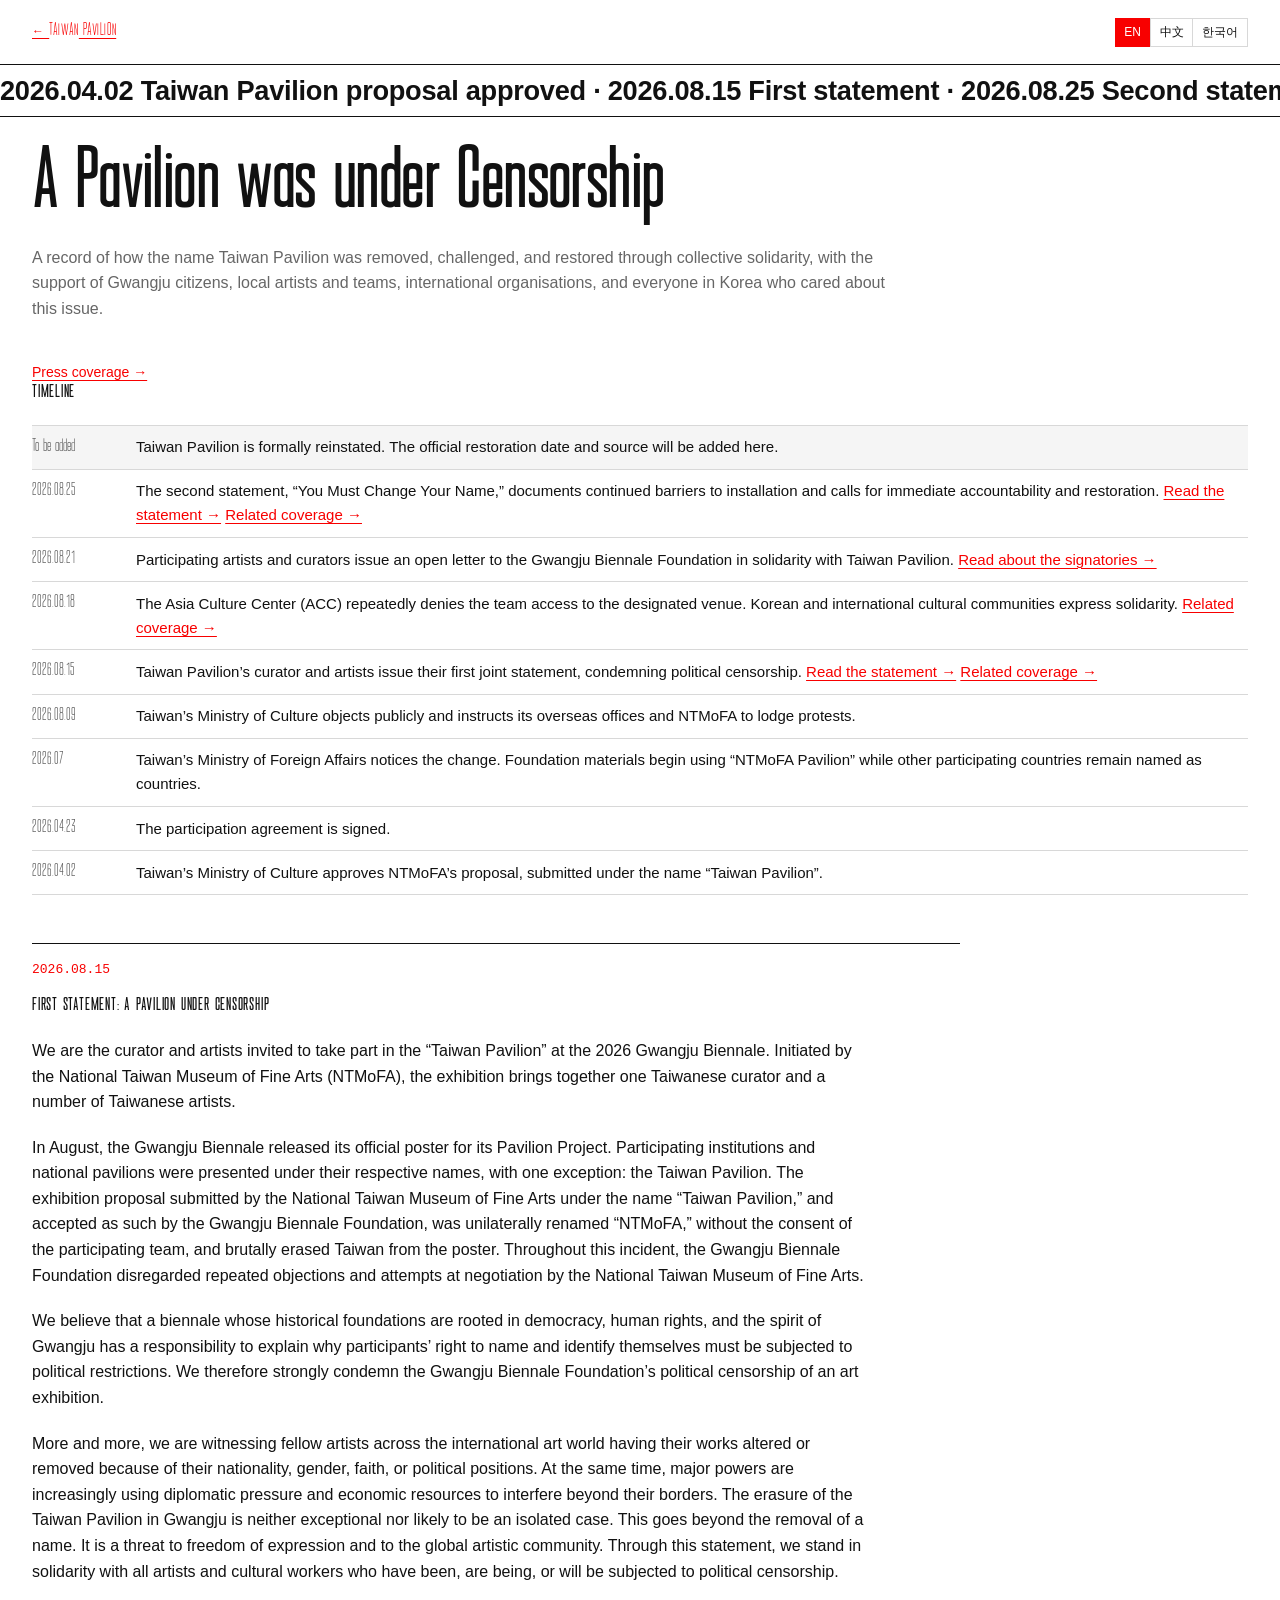
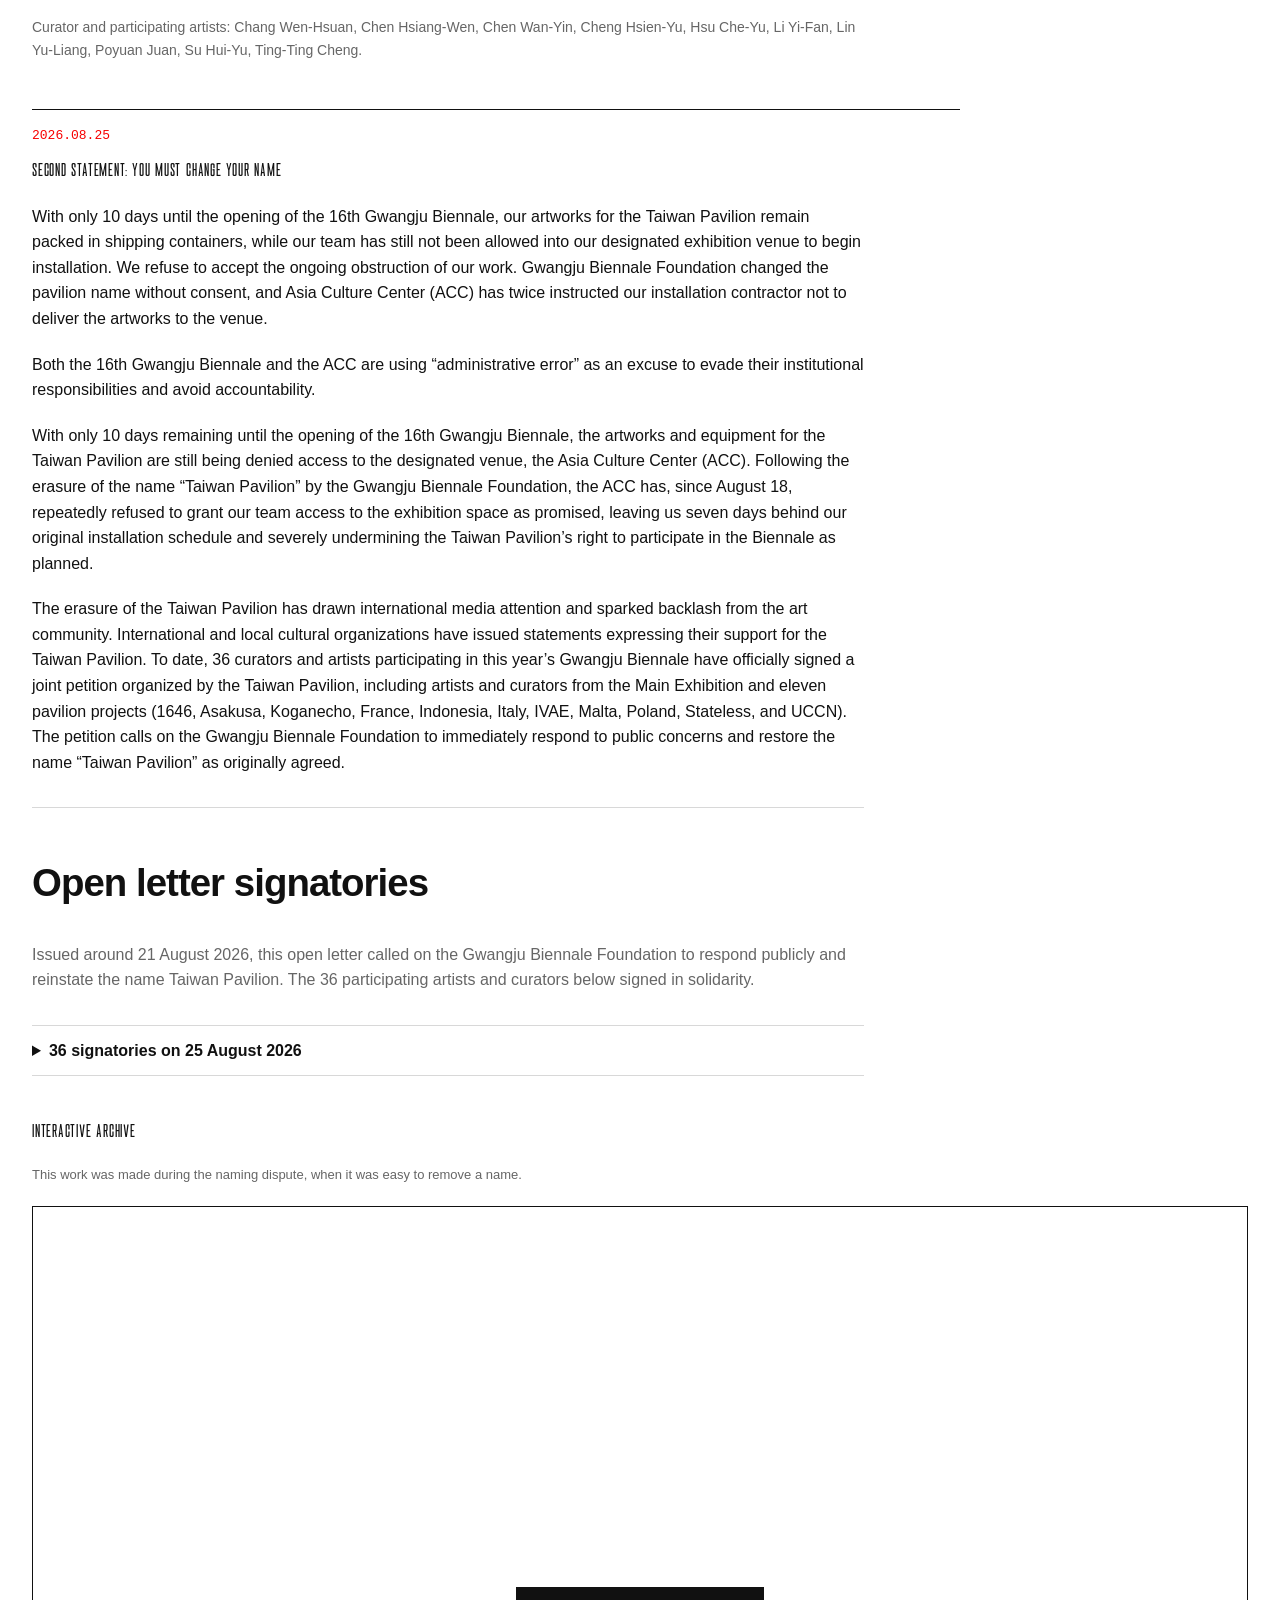
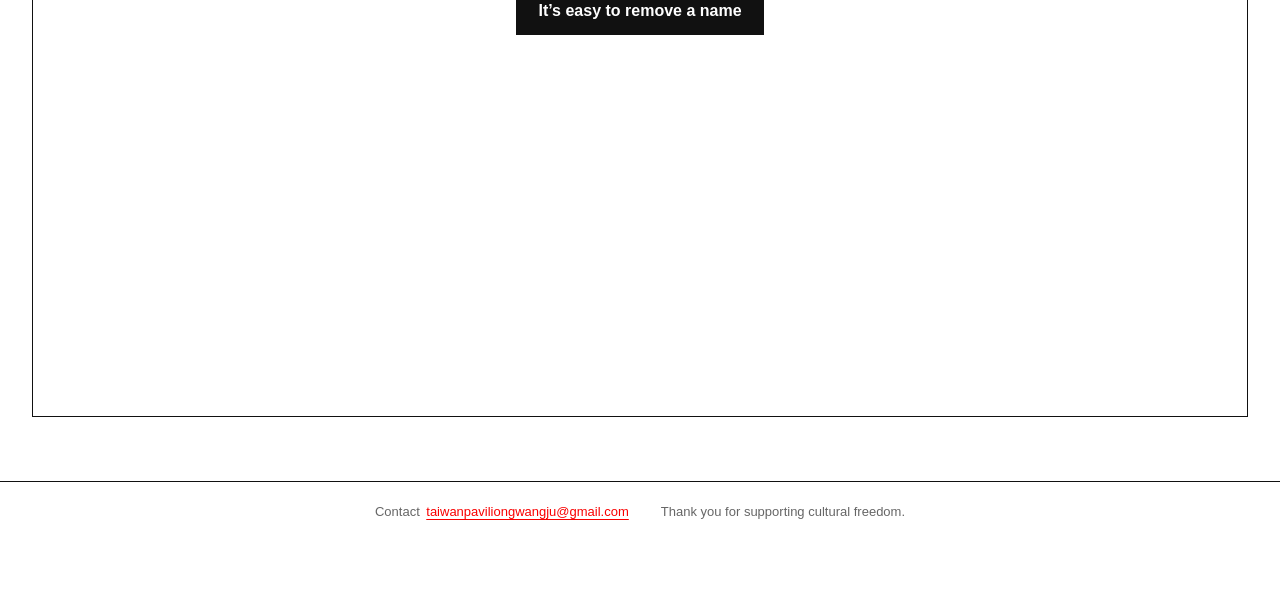
==== commit cf40877a: "Document Taiwan Pavilion restoration and solidarity" ====
--- a/info.html
+++ b/info.html
@@ -7,21 +7,21 @@
 <meta http-equiv="Content-Security-Policy"
       content="default-src 'none'; script-src 'self'; style-src 'self'; font-src 'self'; connect-src https://docs.google.com https://*.googleusercontent.com; img-src 'self' data:; base-uri 'none'; form-action 'none'">
 
-<title>Background｜事件背景｜사건 경과 — Where is the Taiwan Pavilion</title>
-<meta name="description" content="A dated timeline of the Gwangju Biennale / Taiwan Pavilion naming dispute.">
+<title>A Pavilion was under Censorship — Taiwan Pavilion</title>
+<meta name="description" content="An event archive of the Taiwan Pavilion naming dispute, its two statements, and collective solidarity.">
 <link rel="canonical" href="https://whereisthetaiwanpavilion.com/info.html">
 <link rel="icon" href="/favicon.svg" type="image/svg+xml">
 <meta name="theme-color" content="#111111">
 
 <meta property="og:type" content="website">
-<meta property="og:site_name" content="Where is the Taiwan Pavilion">
+<meta property="og:site_name" content="Taiwan Pavilion">
 <meta property="og:url" content="https://whereisthetaiwanpavilion.com/info.html">
-<meta property="og:title" content="Background｜事件背景｜사건 경과 — Where is the Taiwan Pavilion">
-<meta property="og:description" content="A dated timeline of the Gwangju Biennale / Taiwan Pavilion naming dispute.">
+<meta property="og:title" content="A Pavilion was under Censorship">
+<meta property="og:description" content="An event archive of the Taiwan Pavilion naming dispute and collective solidarity.">
 <meta property="og:image" content="https://whereisthetaiwanpavilion.com/og.png">
 <meta property="og:image:width" content="1200">
 <meta property="og:image:height" content="630">
-<meta property="og:image:alt" content="Where is the Taiwan Pavilion — an open letter to the Gwangju Biennale">
+<meta property="og:image:alt" content="Taiwan Pavilion event archive">
 <meta property="og:locale" content="en">
 <meta property="og:locale:alternate" content="zh_TW">
 <meta property="og:locale:alternate" content="ko_KR">
@@ -33,9 +33,9 @@
 
 <header class="topbar">
   <a class="mark" href="index.html">
-    <span class="en">← The open letter</span>
-    <span class="zh">← 返回公開信</span>
-    <span class="ko">← 공개서한으로</span>
+    <span class="en">← Taiwan Pavilion</span>
+    <span class="zh">← 台灣館</span>
+    <span class="ko">← 대만 파빌리온</span>
   </a>
   <nav id="lang" aria-label="Language">
     <button type="button" data-lang-set="en">EN</button>
@@ -44,60 +44,54 @@
   </nav>
 </header>
 
-<main class="page">
+<div class="marquee archive-marquee" aria-label="Key events">
+  <div class="marquee-track">
+    <span class="marquee-item">2026.04.02 Taiwan Pavilion proposal approved · 2026.08.15 First statement · 2026.08.25 Second statement · Taiwan Pavilion reinstated&nbsp;</span>
+    <span class="marquee-item" aria-hidden="true">2026.04.02 Taiwan Pavilion proposal approved · 2026.08.15 First statement · 2026.08.25 Second statement · Taiwan Pavilion reinstated&nbsp;</span>
+  </div>
+</div>
 
-  <header>
-    <h1>
-      <span class="en">Background</span>
-      <span class="zh">事件背景</span>
-      <span class="ko">사건 경과</span>
-    </h1>
+<main class="page archive">
+  <header class="archive-head">
+    <h1>A Pavilion was under Censorship</h1>
     <p class="standfirst">
-      <span class="en">What is known, with dates.</span>
-      <span class="zh">目前已知事實與時間。</span>
-      <span class="ko">현재까지 확인된 사실과 날짜.</span>
+      <span class="en">A record of how the name Taiwan Pavilion was removed, challenged, and restored through collective solidarity, with the support of Gwangju citizens, local artists and teams, international organisations, and everyone in Korea who cared about this issue.</span>
+      <span class="zh">記錄台灣館之名如何被抹除、被挑戰，並透過集體團結恢復；也記錄光州市民、在地藝術工作者與團隊、國際機構，以及所有關心此議題的韓國在地人士所給予的支持。</span>
+      <span class="ko">대만 파빌리온이라는 이름이 어떻게 지워지고, 맞서 싸워지고, 공동의 연대로 복구되었는지에 대한 기록입니다. 이 과정에는 광주 시민, 지역 예술 노동자와 팀, 국제 기관, 그리고 이 문제에 관심을 가진 모든 한국의 사람들이 함께했습니다.</span>
     </p>
-    <p class="more"><a href="press.html">
-      <span class="en">Press coverage →</span>
-      <span class="zh">媒體報導 →</span>
-      <span class="ko">언론 보도 →</span>
-    </a></p>
+    <p class="more"><a href="press.html#coverage"><span class="en">Press coverage →</span><span class="zh">媒體報導 →</span><span class="ko">언론 보도 →</span></a></p>
   </header>
 
   <section>
-    <h2>
-      <span class="en">Timeline</span>
-      <span class="zh">時間線</span>
-      <span class="ko">타임라인</span>
-    </h2>
+    <h2><span class="en">Timeline</span><span class="zh">時間線</span><span class="ko">타임라인</span></h2>
     <ul class="timeline">
-      <li>
-        <span class="when">2026.09.05 – 11.15</span>
-        <span class="what"><span class="en">The 16th Gwangju Biennale runs in Gwangju, South Korea.</span><span class="zh">第 16 屆光州雙年展於韓國光州舉行。</span><span class="ko">제16회 광주비엔날레가 대한민국 광주에서 열린다.</span></span>
+      <li class="timeline-placeholder">
+        <span class="when"><span class="en">To be added</span><span class="zh">待補</span><span class="ko">추가 예정</span></span>
+        <span class="what"><span class="en">Taiwan Pavilion is formally reinstated. The official restoration date and source will be added here.</span><span class="zh">台灣館正式恢復名稱。正式恢復日期與來源將於此補上。</span><span class="ko">대만 파빌리온의 명칭이 공식적으로 복구되었다. 공식 복구 날짜와 출처는 이곳에 추가될 예정이다.</span></span>
       </li>
       <li>
-        <span class="when">2026.08.19</span>
-        <span class="what"><span class="en">The Foundation calls the renaming “an administrative matter”. The Ministry of Culture calls that account “clearly incorrect” and points to correspondence that continued to use “Taiwan Pavilion”.</span><span class="zh">財團法人稱更名為「行政事務」；文化部指其說法「明顯有誤」，並出示往來文件顯示雙方持續使用「台灣館」。</span><span class="ko">재단은 명칭 변경을 ‘행정적 사안’이라고 밝혔고, 문화부는 이를 ‘명백히 사실과 다르다’며 ‘타이완관’ 표기가 이어진 왕래 문서를 제시했다.</span></span>
+        <span class="when">2026.08.25</span>
+        <span class="what"><span class="en">The second statement, “You Must Change Your Name,” documents continued barriers to installation and calls for immediate accountability and restoration. <a href="#second-statement">Read the statement →</a> <a href="press.html#coverage">Related coverage →</a></span><span class="zh">第二波聲明〈被政治審查與官僚扼殺的台灣館〉記錄持續受阻的佈展，要求立即問責並恢復館名。<a href="#second-statement">閱讀聲明 →</a> <a href="press.html#coverage">相關報導 →</a></span><span class="ko">두 번째 성명 「You Must Change Your Name」은 계속된 설치 방해를 기록하고 즉각적인 책임과 명칭 복구를 요구한다. <a href="#second-statement">성명 읽기 →</a> <a href="press.html#coverage">관련 보도 →</a></span></span>
+      </li>
+      <li>
+        <span class="when">2026.08.21</span>
+        <span class="what"><span class="en">Participating artists and curators issue an open letter to the Gwangju Biennale Foundation in solidarity with Taiwan Pavilion. <a href="#open-letter-signatories">Read about the signatories →</a></span><span class="zh">參展藝術家與策展人向光州雙年展基金會發出聲援台灣館的公開信。<a href="#open-letter-signatories">閱讀連署說明 →</a></span><span class="ko">참여 작가와 큐레이터들이 대만 파빌리온을 지지하며 광주비엔날레재단에 공개서한을 보냈다. <a href="#open-letter-signatories">연서명 설명 보기 →</a></span></span>
       </li>
       <li>
         <span class="when">2026.08.18</span>
-        <span class="what"><span class="en">The Korean coalition Artists’ Solidarity Against Censorship demands the name be restored, the grounds disclosed, and an apology issued to the pavilion’s curator and artists.</span><span class="zh">韓國「反對審查藝術家連帶」要求回復館名、公開決策依據，並向台灣館策展人與藝術家道歉。</span><span class="ko">한국의 ‘검열에 반대하는 예술가 연대’가 명칭 회복, 결정 근거 공개, 큐레이터와 작가에 대한 사과를 요구한다.</span></span>
+        <span class="what"><span class="en">The Asia Culture Center (ACC) repeatedly denies the team access to the designated venue. Korean and international cultural communities express solidarity. <a href="press.html#coverage">Related coverage →</a></span><span class="zh">國立亞洲文化殿堂（ACC）數次拒絕團隊進入指定場地；韓國與國際文化社群表達聲援。<a href="press.html#coverage">相關報導 →</a></span><span class="ko">국립아시아문화전당(ACC)이 팀의 지정 전시장 출입을 반복해서 거부했고, 한국과 국제 문화 공동체가 연대를 표했다. <a href="press.html#coverage">관련 보도 →</a></span></span>
       </li>
       <li>
         <span class="when">2026.08.15</span>
-        <span class="what"><span class="en">Ten Taiwanese artists and curators issue a joint statement from Paris, condemning “political censorship of art exhibitions”.</span><span class="zh">十位台灣藝術家與策展人於巴黎發表聯合聲明，譴責「對藝術展覽的政治審查」。</span><span class="ko">열 명의 타이완 작가와 큐레이터가 파리에서 공동 성명을 발표하며 ‘예술 전시에 대한 정치적 검열’을 규탄한다.</span></span>
+        <span class="what"><span class="en">Taiwan Pavilion’s curator and artists issue their first joint statement, condemning political censorship. <a href="#first-statement">Read the statement →</a> <a href="press.html#coverage">Related coverage →</a></span><span class="zh">台灣館策展人與藝術家發表第一波聯合聲明，譴責政治審查。<a href="#first-statement">閱讀聲明 →</a> <a href="press.html#coverage">相關報導 →</a></span><span class="ko">대만 파빌리온의 큐레이터와 작가들이 정치적 검열을 규탄하는 첫 공동 성명을 발표했다. <a href="#first-statement">성명 읽기 →</a> <a href="press.html#coverage">관련 보도 →</a></span></span>
       </li>
       <li>
         <span class="when">2026.08.09</span>
-        <span class="what"><span class="en">The Ministry of Culture objects publicly and instructs its overseas offices and NTMoFA to lodge protests.</span><span class="zh">文化部公開表達異議，並指示駐外單位與國美館持續向主辦方抗議。</span><span class="ko">문화부가 공개적으로 이의를 제기하고, 재외 사무소와 국립타이완미술관에 항의를 지시한다.</span></span>
+        <span class="what"><span class="en">Taiwan’s Ministry of Culture objects publicly and instructs its overseas offices and NTMoFA to lodge protests.</span><span class="zh">文化部公開表達異議，並指示駐外單位與國美館持續向主辦方抗議。</span><span class="ko">대만 문화부가 공개적으로 이의를 제기하고, 재외 사무소와 국립대만미술관에 항의를 지시했다.</span></span>
       </li>
       <li>
         <span class="when">2026.07</span>
-        <span class="what"><span class="en">Taiwan’s Ministry of Foreign Affairs notices the change.</span><span class="zh">台灣外交部發現名稱遭更動。</span><span class="ko">타이완 외교부가 명칭 변경을 인지한다.</span></span>
-      </li>
-      <li>
-        <span class="when">2026.06</span>
-        <span class="what"><span class="en">Foundation materials begin using “NTMoFA Pavilion”. Other participating countries are still named as countries.</span><span class="zh">財團法人的資料開始使用「NTMoFA Pavilion」；其他參展國家仍以國名標示。</span><span class="ko">재단 자료가 ‘NTMoFA Pavilion’을 쓰기 시작한다. 다른 참가국은 여전히 국가명으로 표기된다.</span></span>
+        <span class="what"><span class="en">Taiwan’s Ministry of Foreign Affairs notices the change. Foundation materials begin using “NTMoFA Pavilion” while other participating countries remain named as countries.</span><span class="zh">台灣外交部發現名稱遭更動；財團法人的資料開始使用「NTMoFA Pavilion」，其他參展國家仍以國名標示。</span><span class="ko">대만 외교부가 명칭 변경을 인지했고, 재단 자료는 다른 참가국에는 국가명을 유지한 채 ‘NTMoFA Pavilion’을 사용하기 시작했다.</span></span>
       </li>
       <li>
         <span class="when">2026.04.23</span>
@@ -105,60 +99,83 @@
       </li>
       <li>
         <span class="when">2026.04.02</span>
-        <span class="what"><span class="en">Taiwan’s Ministry of Culture approves NTMoFA’s proposal, submitted under the name “Taiwan Pavilion”.</span><span class="zh">台灣文化部核定國美館以「台灣館」名義提出的參展計畫。</span><span class="ko">타이완 문화부가 ‘타이완관’ 명의로 제출된 국립타이완미술관의 참가 계획을 승인했다.</span></span>
-      </li>
-      <li>
-        <span class="when">2026.01.12</span>
-        <span class="what"><span class="en">The Gwangju Biennale Foundation says NTMoFA signed an agreement to take part “as an institution”.</span><span class="zh">光州雙年展財團法人稱，國美館於此日簽署協議，以「機構」名義參展。</span><span class="ko">(재)광주비엔날레는 국립타이완미술관이 이날 ‘기관’ 자격으로 참가하는 협약에 서명했다고 밝혔다.</span></span>
+        <span class="what"><span class="en">Taiwan’s Ministry of Culture approves NTMoFA’s proposal, submitted under the name “Taiwan Pavilion”.</span><span class="zh">台灣文化部核定國美館以「台灣館」名義提出的參展計畫。</span><span class="ko">대만 문화부가 ‘대만 파빌리온’ 명의로 제출된 국립대만미술관의 참가 계획을 승인했다.</span></span>
       </li>
     </ul>
   </section>
 
-  <section>
-    <h2>
-      <span class="en">The joint statement of 15 August 2026</span>
-      <span class="zh">2026 年 8 月 15 日聯合聲明</span>
-      <span class="ko">2026년 8월 15일 공동 성명</span>
-    </h2>
-    <p class="names">李亦凡 Li Yi-fan · 阮柏遠 Juan Po-yuan · 林瑜亮 Lin Yu-liang · 張紋瑄 Chang Wen-hsuan · 許哲瑜 Hsu Che-yu · 陳湘汶 Chen Hsiang-wen · 陳琬尹 Chen Wan-yin · 鄭先喻 Cheng Hsien-yu · 鄭亭亭 Cheng Ting-ting · 蘇匯宇 Su Hui-yu</p>
+  <section class="statement" id="first-statement">
+    <header>
+      <p class="statement-date">2026.08.15</p>
+      <h2><span class="en">First statement: A Pavilion under Censorship</span><span class="zh">第一波聲明：受審查的台灣館</span><span class="ko">첫 번째 성명: 검열 아래의 광주비엔날레 파빌리온 - 사라진 대만 파빌리온</span></h2>
+    </header>
+    <div class="en statement-body">
+      <p>We are the curator and artists invited to take part in the “Taiwan Pavilion” at the 2026 Gwangju Biennale. Initiated by the National Taiwan Museum of Fine Arts (NTMoFA), the exhibition brings together one Taiwanese curator and a number of Taiwanese artists.</p>
+      <p>In August, the Gwangju Biennale released its official poster for its Pavilion Project. Participating institutions and national pavilions were presented under their respective names, with one exception: the Taiwan Pavilion. The exhibition proposal submitted by the National Taiwan Museum of Fine Arts under the name “Taiwan Pavilion,” and accepted as such by the Gwangju Biennale Foundation, was unilaterally renamed “NTMoFA,” without the consent of the participating team, and brutally erased Taiwan from the poster. Throughout this incident, the Gwangju Biennale Foundation disregarded repeated objections and attempts at negotiation by the National Taiwan Museum of Fine Arts.</p>
+      <p>We believe that a biennale whose historical foundations are rooted in democracy, human rights, and the spirit of Gwangju has a responsibility to explain why participants’ right to name and identify themselves must be subjected to political restrictions. We therefore strongly condemn the Gwangju Biennale Foundation’s political censorship of an art exhibition.</p>
+      <p>More and more, we are witnessing fellow artists across the international art world having their works altered or removed because of their nationality, gender, faith, or political positions. At the same time, major powers are increasingly using diplomatic pressure and economic resources to interfere beyond their borders. The erasure of the Taiwan Pavilion in Gwangju is neither exceptional nor likely to be an isolated case. This goes beyond the removal of a name. It is a threat to freedom of expression and to the global artistic community. Through this statement, we stand in solidarity with all artists and cultural workers who have been, are being, or will be subjected to political censorship.</p>
+    </div>
+    <div class="zh statement-body">
+      <p>我們是一群獲邀參與 2026 年光州雙年展「台灣館」的策展人與藝術家。本展覽由國立台灣美術館發起，邀請台灣策展人及多位台灣藝術家展出。</p>
+      <p>今年八月，光州雙年展官方發布的海報上，參展機構與國家館都被如實地呈現，唯獨台灣館沒有。國立台灣美術館以「Taiwan Pavilion」提案並獲光州雙年展基金會接受的參展計畫，在未經參展團隊知情同意的情況下，被光州雙年展基金會粗暴地更名為「NTMoFA」（國立台灣美術館之英文縮寫），強行將台灣從海報上抹去。此事件中，光州雙年展基金會無視國立台灣美術館多次抗議與交涉。我們認為一個以民主、人權與光州精神作為自身歷史基礎的雙年展，應有責任說明：為何參展者的自我命名必須受到政治性的限制。</p>
+      <p>對此，我們強烈譴責光州雙年展基金會針對藝術展覽的政治審查。</p>
+      <p>近年來，我們越來越常從國際藝術圈友人聽聞，自己的作品因為國族、性別、信仰、政治立場而被刪改或撤除，而各大國透過外交與資源進行跨境干涉的情況也越來越強勢。台灣館被消失的事件並不特殊，也不會是個案，這不僅是針對一個名字的抹除，更是對言論自由與全球藝術社群的威脅。透過此聲明，我們和所有已遭受、正遭受、將遭受政治審查的藝術工作者們站在一起。</p>
+    </div>
+    <div class="ko statement-body">
+      <p>우리는 2026년 제16회 광주비엔날레 파빌리온 ‘대만 파빌리온’에 참여하도록 초청받은 큐레이터와 작가들입니다. 이번 ‘대만 파빌리온’ 전시는 국립대만미술관이 주최하고, 대만 출신 큐레이터 한 명과 여러 대만 작가를 초청하여 개최됩니다.</p>
+      <p>올해 8월, 광주비엔날레 파빌리온 공식 포스터에는 참여 국가와 기관 파빌리온 명칭이 있는 그대로 표기되었으나, 오직 대만 파빌리온만이 예외였습니다. 국립대만미술관이 ‘대만 파빌리온(Taiwan Pavilion)’으로 제안하고 (재)광주비엔날레가 승인했던 참여 프로젝트는, 참여 구성원의 어떠한 인지나 동의 없이 (재)광주비엔날레에 의해 일방적이고 폭력적으로 ‘NTMoFA’(국립대만미술관의 영문 약자)로 명칭이 변경되었으며, 포스터에서 ‘대만(Taiwan)’이 강제로 지워졌습니다. 이 과정에서 (재)광주비엔날레는 국립대만미술관의 수차례에 걸친 항의와 교섭을 무시했습니다. 광주비엔날레는 민주주의, 인권, 그리고 광주정신을 그 역사적 토대로 삼고 있는 비엔날레라면, 왜 참여자가 스스로 정한 이름이 정치적인 제한을 받아야 하는지 설명할 책임이 있다고 생각합니다.</p>
+      <p>이에 우리는 이번 예술 전시에 대한 (재)광주비엔날레의 정치적 검열을 강력히 규탄합니다.</p>
+      <p>최근 몇 년간, 우리는 국제 예술계의 지인들로부터 민족, 성별, 신앙, 정치적 입장 때문에 자신의 작품이 삭제, 수정 또는 철거되었다는 이야기를 점점 더 자주 목격하고 있으며, 강대국들이 외교와 자원을 동원하여 국경을 넘어 간섭하는 상황 역시 갈수록 거세지고 있습니다. 대만 파빌리온이 사라진 이번 사건은 특수한 일이 아니며 개별적인 사례로 끝나지도 않을 것입니다. 이는 단순한 이름 하나의 삭제를 넘어, 표현의 자유와 전 세계 예술 공동체에 대한 위협입니다. 이 성명서를 통해, 우리는 정치적 검열을 과거에 겪었거나, 현재 겪고 있거나, 앞으로 겪게 될 모든 예술 종사자와 굳건히 연대합니다.</p>
+    </div>
+    <p class="names"><span class="en">Curator and participating artists: Chang Wen-Hsuan, Chen Hsiang-Wen, Chen Wan-Yin, Cheng Hsien-Yu, Hsu Che-Yu, Li Yi-Fan, Lin Yu-Liang, Poyuan Juan, Su Hui-Yu, Ting-Ting Cheng.</span><span class="zh">策展人與參展藝術家：李亦凡、阮柏遠、林瑜亮、張紋瑄、許哲瑜、陳湘汶、陳琬尹、鄭先喻、鄭亭亭、蘇匯宇。</span><span class="ko">큐레이터 및 참여 작가: 천샹원, 정셴위, 리이판, 루안바이위안, 린위량, 장원쉬안, 정팅팅, 쉬저위, 천완인, 쑤후이위.</span></p>
   </section>
 
+  <section class="statement" id="second-statement">
+    <header>
+      <p class="statement-date">2026.08.25</p>
+      <h2><span class="en">Second statement: You Must Change Your Name</span><span class="zh">第二波聲明：被政治審查與官僚扼殺的台灣館</span><span class="ko">두 번째 성명: You Must Change Your Name</span></h2>
+    </header>
+    <div class="en statement-body">
+      <p>With only 10 days until the opening of the 16th Gwangju Biennale, our artworks for the Taiwan Pavilion remain packed in shipping containers, while our team has still not been allowed into our designated exhibition venue to begin installation. We refuse to accept the ongoing obstruction of our work. Gwangju Biennale Foundation changed the pavilion name without consent, and Asia Culture Center (ACC) has twice instructed our installation contractor not to deliver the artworks to the venue.</p>
+      <p>Both the 16th Gwangju Biennale and the ACC are using “administrative error” as an excuse to evade their institutional responsibilities and avoid accountability.</p>
+      <p>With only 10 days remaining until the opening of the 16th Gwangju Biennale, the artworks and equipment for the Taiwan Pavilion are still being denied access to the designated venue, the Asia Culture Center (ACC). Following the erasure of the name “Taiwan Pavilion” by the Gwangju Biennale Foundation, the ACC has, since August 18, repeatedly refused to grant our team access to the exhibition space as promised, leaving us seven days behind our original installation schedule and severely undermining the Taiwan Pavilion’s right to participate in the Biennale as planned.</p>
+      <p>The erasure of the Taiwan Pavilion has drawn international media attention and sparked backlash from the art community. International and local cultural organizations have issued statements expressing their support for the Taiwan Pavilion. To date, 36 curators and artists participating in this year’s Gwangju Biennale have officially signed a joint petition organized by the Taiwan Pavilion, including artists and curators from the Main Exhibition and eleven pavilion projects (1646, Asakusa, Koganecho, France, Indonesia, Italy, IVAE, Malta, Poland, Stateless, and UCCN). The petition calls on the Gwangju Biennale Foundation to immediately respond to public concerns and restore the name “Taiwan Pavilion” as originally agreed.</p>
+    </div>
+    <div class="zh statement-body">
+      <p>第十六屆光州雙年展開幕在即，台灣館作品與所有設備仍然被拒於展場門外。距離原定佈展日已經晚了足足七天。光州雙年展基金會首先擅自變更展館名稱，而自 8 月 18 日起，台灣館展覽地點國立亞洲文化殿堂（ACC）數次拒絕我方團隊入場佈展，嚴重損害藝術家參展權益。</p>
+      <p>光州雙年展台灣館更名事件，引發國際媒體關注及藝術社群反彈。來自國際與光州市的文化團體各自發表聲明表達聲援，此外，36 位參與本屆光州雙年展的策展人與藝術家共同簽署致光州雙年展基金會公開信，簽署者包含來自主策展區及十一個 Pavilion 展館（1646 館、淺草館、黃金町館、法國館、印尼館、義大利館、IVAE 館、馬爾他館、波蘭館、Stateless 館，以及 UCCN 館），與我們站在一起，要求光州雙年展基金會立即公開回應公眾疑慮並恢復「台灣館」。</p>
+    </div>
+    <div class="ko statement-body placeholder"><p>한국어 성명은 정리 중입니다.</p></div>
+    <div class="open-letter-signatories" id="open-letter-signatories">
+      <h3><span class="en">Open letter signatories</span><span class="zh">聲援公開信連署者</span><span class="ko">공개서한 연서명자</span></h3>
+      <p><span class="en">Issued around 21 August 2026, this open letter called on the Gwangju Biennale Foundation to respond publicly and reinstate the name Taiwan Pavilion. The 36 participating artists and curators below signed in solidarity.</span><span class="zh">這封公開信約於 2026 年 8 月 21 日發出，要求光州雙年展基金會公開回應並恢復「台灣館」名稱。下列 36 位參展藝術家與策展人以連署表達聲援。</span><span class="ko">이 공개서한은 2026년 8월 21일경 발표되어 광주비엔날레재단이 공개적으로 답변하고 대만 파빌리온의 이름을 복구할 것을 요구했습니다. 아래 36명의 참여 작가와 큐레이터가 연대의 뜻으로 서명했습니다.</span></p>
+    </div>
+    <details class="historical-signatories">
+      <summary><span class="en">36 signatories on 25 August 2026</span><span class="zh">2026 年 8 月 25 日的 36 位連署者</span><span class="ko">2026년 8월 25일 36명의 서명자</span></summary>
+      <p>Bhenji Ra · Byungjun Jwon · CAMP · Daisuke Kosugi · E Roon Kang · Geumhyung Jeong · Hwayeon Nam · Ken Sasaki · Kiri Dalena · Melvin Moti · Mona Benyamin · Park Chan-kyong · Rafik Greiss · RYU Hankil · Sohrab Hura · Gahee Park · Heidrun Holzfeind · Mika Maruyama · Mariko Mikami · Miwa Negoro · 정헌기 · Jang Pa · Dew Kim · Johan Gustavsson · Clara Pallí Monguilod · Julien Vinet · Norbert Francis Attard · Moon Hyun Jeoung · Yeesookyung · Sheung Yiu · Kim Hankyul · Soojoung Kim · Mijoo Park · Huang Yi-Min 黃逸民 · Chen Yen-Yi 陳妍伊</p>
+    </details>
+  </section>
 
-  <section>
-    <h2>
-      <span class="en">Campaign material</span>
-      <span class="zh">文宣素材</span>
-      <span class="ko">캠페인 자료</span>
-    </h2>
-    <div class="poster">
-      <a class="asset" href="assets/img/poster.jpeg" download>
-        <img src="assets/img/poster.jpeg" width="1639" height="2048" loading="lazy"
-             alt="Poster: A Pavilion under Censorship — Artists’ Statement on 2026 Gwangju Biennale">
-      </a>
-      <p class="note">
-        <span class="en">Click to download. Free to print, post and share.</span>
-        <span class="zh">點圖下載。歡迎自由印製、張貼與轉發。</span>
-        <span class="ko">눌러서 내려받으세요. 자유롭게 인쇄·게시·공유할 수 있습니다.</span>
-      </p>
+  <section class="archive-game">
+    <h2><span class="en">Interactive archive</span><span class="zh">互動檔案</span><span class="ko">인터랙티브 아카이브</span></h2>
+    <p class="note"><span class="en">This work was made during the naming dispute, when it was easy to remove a name.</span><span class="zh">此互動作品製作於命名爭議期間，回應「抹掉一個名字很容易」的現實。</span><span class="ko">이 인터랙티브 작업은 명칭 논란 당시, 이름 하나를 지우는 일이 얼마나 쉬운지를 말하기 위해 제작되었습니다.</span></p>
+    <div class="game" id="game">
+      <div class="board" id="board">
+        <div class="bricks" id="bricks"></div><div class="sparks" id="sparks"></div><div class="paddle" id="paddle"></div><div class="ball" id="ball"></div>
+        <div class="overlay" id="overlay"><button class="game-start" id="game-start" type="button"><span class="en">It’s easy to remove a name</span><span class="zh">抹掉一個名字很容易</span><span class="ko">이름을 지우는 건 쉽습니다</span></button></div>
+        <p class="hint" id="hint" hidden><span class="en">Tap to launch</span><span class="zh">點擊發射</span><span class="ko">눌러서 발사</span></p>
+      </div>
     </div>
   </section>
-
 </main>
 
 <footer class="site-footer">
-  <p class="contact">
-    <span class="en">Contact</span><span class="zh">聯絡我們</span><span class="ko">문의</span>
-    <a href="mailto:taiwanpaviliongwangju@gmail.com">taiwanpaviliongwangju@gmail.com</a>
-  </p>
-  <p class="thanks">
-    <span class="en">Thank you for supporting cultural freedom.</span>
-    <span class="zh">感謝您支持文化自由。</span>
-    <span class="ko">문화적 자유를 지지해 주셔서 감사합니다.</span>
-  </p>
+  <p class="contact"><span class="en">Contact</span><span class="zh">聯絡我們</span><span class="ko">문의</span><a href="mailto:taiwanpaviliongwangju@gmail.com">taiwanpaviliongwangju@gmail.com</a></p>
+  <p class="thanks"><span class="en">Thank you for supporting cultural freedom.</span><span class="zh">感謝您支持文化自由。</span><span class="ko">문화적 자유를 지지해 주셔서 감사합니다.</span></p>
 </footer>
-
 
 <script src="app.js"></script>
 <script src="scramble.js"></script>
+<script src="game.js"></script>
 </body>
 </html>
--- a/style.css
+++ b/style.css
@@ -22,8 +22,8 @@
 :root { --ink:#111; --paper:#fff; --rule:#d8d8d8; --muted:#666; --faint:#c4c4c4; --red:#F80000; }
 * { box-sizing:border-box; }
 
-/* Marteau: display type only — headings, wordmark, marquee, counter, buttons */
-.mark, .sitetitle, .sitetitle-alt, h1, h2, .sign-button, .digit, .when, .occupation, #lang button {
+/* Marteau: display type only — headings, wordmark, archive, buttons */
+.mark, .sitetitle, .sitetitle-alt, h1, h2, .when, .occupation, #lang button {
   font-family:"Marteau",-apple-system,BlinkMacSystemFont,"Helvetica Neue","Noto Sans TC","PingFang TC","Apple SD Gothic Neo","Noto Sans KR",sans-serif;
 }
 html { -webkit-text-size-adjust:100%; }
@@ -59,6 +59,14 @@
 }
 .sitetitle-alt i { font-style:normal; color:var(--rule); padding:0 .4em; }
 .masthead #lang { grid-column:3; justify-self:end; align-self:start; }
+.restoration-masthead { grid-template-columns:minmax(0,1fr) auto; align-items:end; row-gap:1.25rem; }
+.restoration-masthead .restoration-title {
+  grid-column:1 / -1; max-width:15ch;
+  font-size:clamp(3.5rem, 8.5vw, 8.25rem); line-height:.9; letter-spacing:-.04em;
+}
+.restoration-masthead .restoration-title .red { font-size:1.22em; line-height:.82; text-align:right; }
+.restoration-masthead .sitetitle-alt { grid-column:1; grid-row:2; margin:0; }
+.restoration-masthead #lang { grid-column:2; grid-row:2; align-self:end; }
 
 /* top bar */
 .topbar {
@@ -128,6 +136,25 @@
 }
 .btn:hover { background:var(--red); color:var(--paper); border-color:var(--red); }
 
+/* homepage */
+.home { padding-top:clamp(3rem, 8vw, 8rem); }
+.home-message {
+  max-width:none; display:grid;
+  grid-template-columns:minmax(12rem, .45fr) minmax(0, 1fr); gap:0 clamp(2rem, 7vw, 8rem);
+}
+.restoration-title { max-width:18ch; }
+.home-message > div { grid-column:2; grid-row:1; max-width:48rem; font-size:clamp(1.15rem, 2.2vw, 1.75rem); line-height:1.45; text-align:right; }
+.home-message .buttons { grid-column:1; grid-row:1; align-self:center; margin:0; }
+.home .acknowledgements { margin-top:clamp(7rem, 14vw, 14rem); padding-top:1.25rem; border-top:1px solid var(--ink); }
+.acknowledgements h2 { display:table; margin:-1.85rem 0 1.25rem; padding:0 .6rem 0 0; background:var(--paper); }
+.acknowledgements .placeholder { max-width:38rem; }
+.placeholder { color:var(--muted); font-style:italic; }
+.open-letter { max-width:62rem; margin-top:clamp(5rem, 10vw, 10rem); }
+.open-letter-date { margin:0 0:.3rem; color:var(--red); font-family:ui-monospace,SFMono-Regular,"SF Mono",Menlo,Consolas,monospace; font-size:.8125rem; }
+.open-letter-body { max-width:52rem; }
+.open-letter-body h3, .open-letter-signatories h3 { margin:0 0:1.25rem; font-size:clamp(1.5rem, 3vw, 2.5rem); line-height:1.05; letter-spacing:-.025em; }
+.open-letter-signed { margin-top:1.75rem; font-weight:600; }
+
 /* campaign material */
 .asset { display:block; }
 .zone-c { display:flex; flex-direction:column; gap:1.5rem; align-items:flex-start; }
@@ -187,12 +214,6 @@
 .signers li { display:inline-block; margin:0; }
 .signers li::after { content:"　/　"; color:var(--rule); }
 .signers li:last-child::after { content:""; }
-
-.sign-button {
-  display:inline-block; margin-top:.75rem; padding:.7rem 1.3rem;
-  background:var(--red); color:var(--paper); text-decoration:none; font-weight:600;
-}
-.sign-button:hover { background:var(--ink); }
 
 /* --- the game --- */
 .game { width:100%; max-width:42rem; }
@@ -254,61 +275,48 @@
 
 @media (prefers-reduced-motion:reduce) { .spark { display:none; } }
 
-/* B — signature count, full-width band */
 .wrap { max-width:86rem; margin:0 auto; padding:0 2rem; }
-.count-band {
-  margin:2.5rem 0; padding:2.5rem 1.5rem 2rem;
-  background:var(--red); color:var(--paper);
-  display:flex; flex-direction:column; align-items:center;
-}
-.count-band .flap { display:flex; gap:.55rem; }
-.count-band .digit {
-  width:clamp(3rem, 7vw, 5rem); height:clamp(4rem, 9.2vw, 6.6rem);
-  font-size:clamp(2.4rem, 5.6vw, 4rem); line-height:clamp(4rem, 9.2vw, 6.6rem);
-  border-radius:.35rem;
-}
-.count-band .flap-label {
-  display:flex; align-items:center; gap:1rem; margin:1.1rem 0 0;
-  color:var(--paper); font-size:.9375rem; font-weight:600;
-  letter-spacing:.06em; text-transform:uppercase;
-}
-.count-band .flap-label::before, .count-band .flap-label::after {
-  content:""; width:4rem; height:1px; background:rgba(255,255,255,.65);
-}
 @media (max-width:48rem) {
   .wrap { padding:0 1.25rem; }
-  .count-band { margin:2rem 0; padding:2rem 1rem 1.5rem; }
-  .count-band .flap-label::before, .count-band .flap-label::after { width:2rem; }
-}
-
-/* B — split-flap counter, horizontal */
-.flap { display:flex; gap:.35rem; }
-.digit {
-  position:relative; width:3rem; height:4rem;
-  background:var(--ink); color:var(--paper);
-  font-size:2.4rem; line-height:4rem; text-align:center;
-  font-variant-numeric:tabular-nums; font-weight:600;
-  border-radius:.2rem; overflow:hidden;
-}
-.digit::after {
-  content:""; position:absolute; left:0; right:0; top:50%;
-  border-top:2px solid var(--paper); opacity:.35;
-}
-.digit.flip { animation:flip .45s ease-out; }
-@keyframes flip {
-  0%   { transform:rotateX(-90deg); opacity:.3; }
-  100% { transform:rotateX(0);      opacity:1; }
-}
-.flap-label { font-size:.75rem; color:var(--muted); margin:.6rem 0 0; text-align:center; }
+}
 
 /* C — timeline */
 .timeline { list-style:none; margin:0; padding:0; }
 .timeline li { display:flex; gap:1rem; padding:.6rem 0; border-top:1px solid var(--rule); font-size:.9375rem; }
 .timeline li:last-child { border-bottom:1px solid var(--rule); }
 .when { flex:0 0 5.5rem; color:var(--muted); font-size:.8125rem; font-variant-numeric:tabular-nums; padding-top:.15rem; }
+.timeline-placeholder { background:#f5f5f5; }
+.timeline-placeholder .what { padding-right:.75rem; }
+
+/* event archive */
+.archive { max-width:78rem; }
+.archive-head { max-width:54rem; }
+.archive-head h1 { font-size:clamp(2rem, 5vw, 4.5rem); line-height:1.05; letter-spacing:-.025em; }
+.archive-marquee .marquee-item { font-size:clamp(1rem, 2.4vw, 1.7rem); color:var(--ink); }
+.statement { max-width:58rem; }
+.statement header { border-top:1px solid var(--ink); padding-top:1rem; }
+.statement-date { margin:0 0:.3rem; color:var(--red); font-family:ui-monospace,SFMono-Regular,"SF Mono",Menlo,Consolas,monospace; font-size:.8125rem; }
+.statement-body { max-width:52rem; }
+.statement-body p { margin-bottom:1.25rem; }
+.statement .names { max-width:52rem; margin-top:2rem; font-size:.875rem; }
+.open-letter-signatories { max-width:52rem; margin-top:2rem; border-top:1px solid var(--rule); padding-top:1rem; }
+.open-letter-signatories p { color:var(--muted); }
+.historical-signatories { max-width:52rem; margin-top:2rem; border-top:1px solid var(--rule); border-bottom:1px solid var(--rule); padding:.75rem 0; }
+.historical-signatories summary { cursor:pointer; font-weight:600; }
+.historical-signatories p { margin:.75rem 0 0; font-size:.875rem; color:var(--muted); }
+.archive-game { max-width:none; }
+.archive-game .note { max-width:42rem; margin-bottom:1.25rem; }
+.archive-game .game { max-width:none; }
+.archive-game .board { aspect-ratio:3 / 2; }
+@media (min-width:48.0625rem) {
+  .archive-game .bricks { gap:.3rem; padding:1.25rem 0 0; }
+  .archive-game .brick {
+    height:2.75rem; padding:.35rem .25rem 0;
+    font-size:clamp(.75rem, 1.35vw, 1.15rem); border-radius:.25rem;
+  }
+}
 
 /* D — signatories */
-.count { color:var(--red); font-weight:400; letter-spacing:0; }
 #list { list-style:none; margin:0; padding:0; columns:2; column-gap:2.5rem; }
 @media (min-width:90rem) { #list { columns:3; } }
 @media (min-width:130rem) { #list { columns:4; } }
@@ -318,7 +326,8 @@
 }
 .name { font-weight:600; }
 .latin { color:var(--muted); font-weight:400; }
-.occupation { color:var(--muted); font-size:.75rem; font-family:ui-monospace,SFMono-Regular,"SF Mono",Menlo,Consolas,monospace !important; letter-spacing:-.01em; text-align:right; }
+.occupation { color:var(--muted); font-size:.75rem; font-family:ui-monospace,SFMono-Regular,"SF Mono",Menlo,Consolas,monospace !important; letter-spacing:-.01em; text-align:right; opacity:0; transition:opacity .15s ease; }
+#list li:hover .occupation, #list li:focus .occupation { opacity:1; }
 .status { color:var(--muted); font-size:.875rem; }
 .status:empty { display:none; }
 
@@ -350,6 +359,11 @@
   .sitetitle { grid-column:1 / -1; }
   .sitetitle-alt { grid-column:1; margin:.4rem 0 0; align-self:center; }
   .masthead #lang { grid-column:2; grid-row:2; }
+  .restoration-masthead { grid-template-columns:1fr; row-gap:.8rem; }
+  .restoration-masthead .restoration-title { grid-column:1; font-size:clamp(3rem, 16vw, 5.25rem); }
+  .restoration-masthead .restoration-title .red { font-size:1.12em; }
+  .restoration-masthead .sitetitle-alt { grid-column:1; grid-row:2; }
+  .restoration-masthead #lang { grid-column:1; grid-row:3; justify-self:start; }
   .mark { font-size:.6875rem; }
   .grid {
     grid-template-columns:1fr;
@@ -357,9 +371,15 @@
     row-gap:1.75rem; padding:1.75rem 1.25rem 0;
   }
 
-  .digit { width:2.1rem; height:2.9rem; font-size:1.7rem; line-height:2.9rem; }
-  .flap { gap:.25rem; }
   h1 { font-size:1.3rem; }
+  .home { padding-top:3rem; }
+  .home-message { display:block; }
+  .home-message > div { font-size:1.1rem; text-align:left; }
+  .home-message .buttons { margin-top:2.5rem; }
+  .home .acknowledgements { margin-top:6rem; }
+  .archive-head h1 { font-size:2rem; }
+  .archive-game .board { aspect-ratio:4 / 5; }
+  #list { columns:1; }
   .timeline li { flex-direction:column; gap:.1rem; }
   .when { flex:none; }
 }
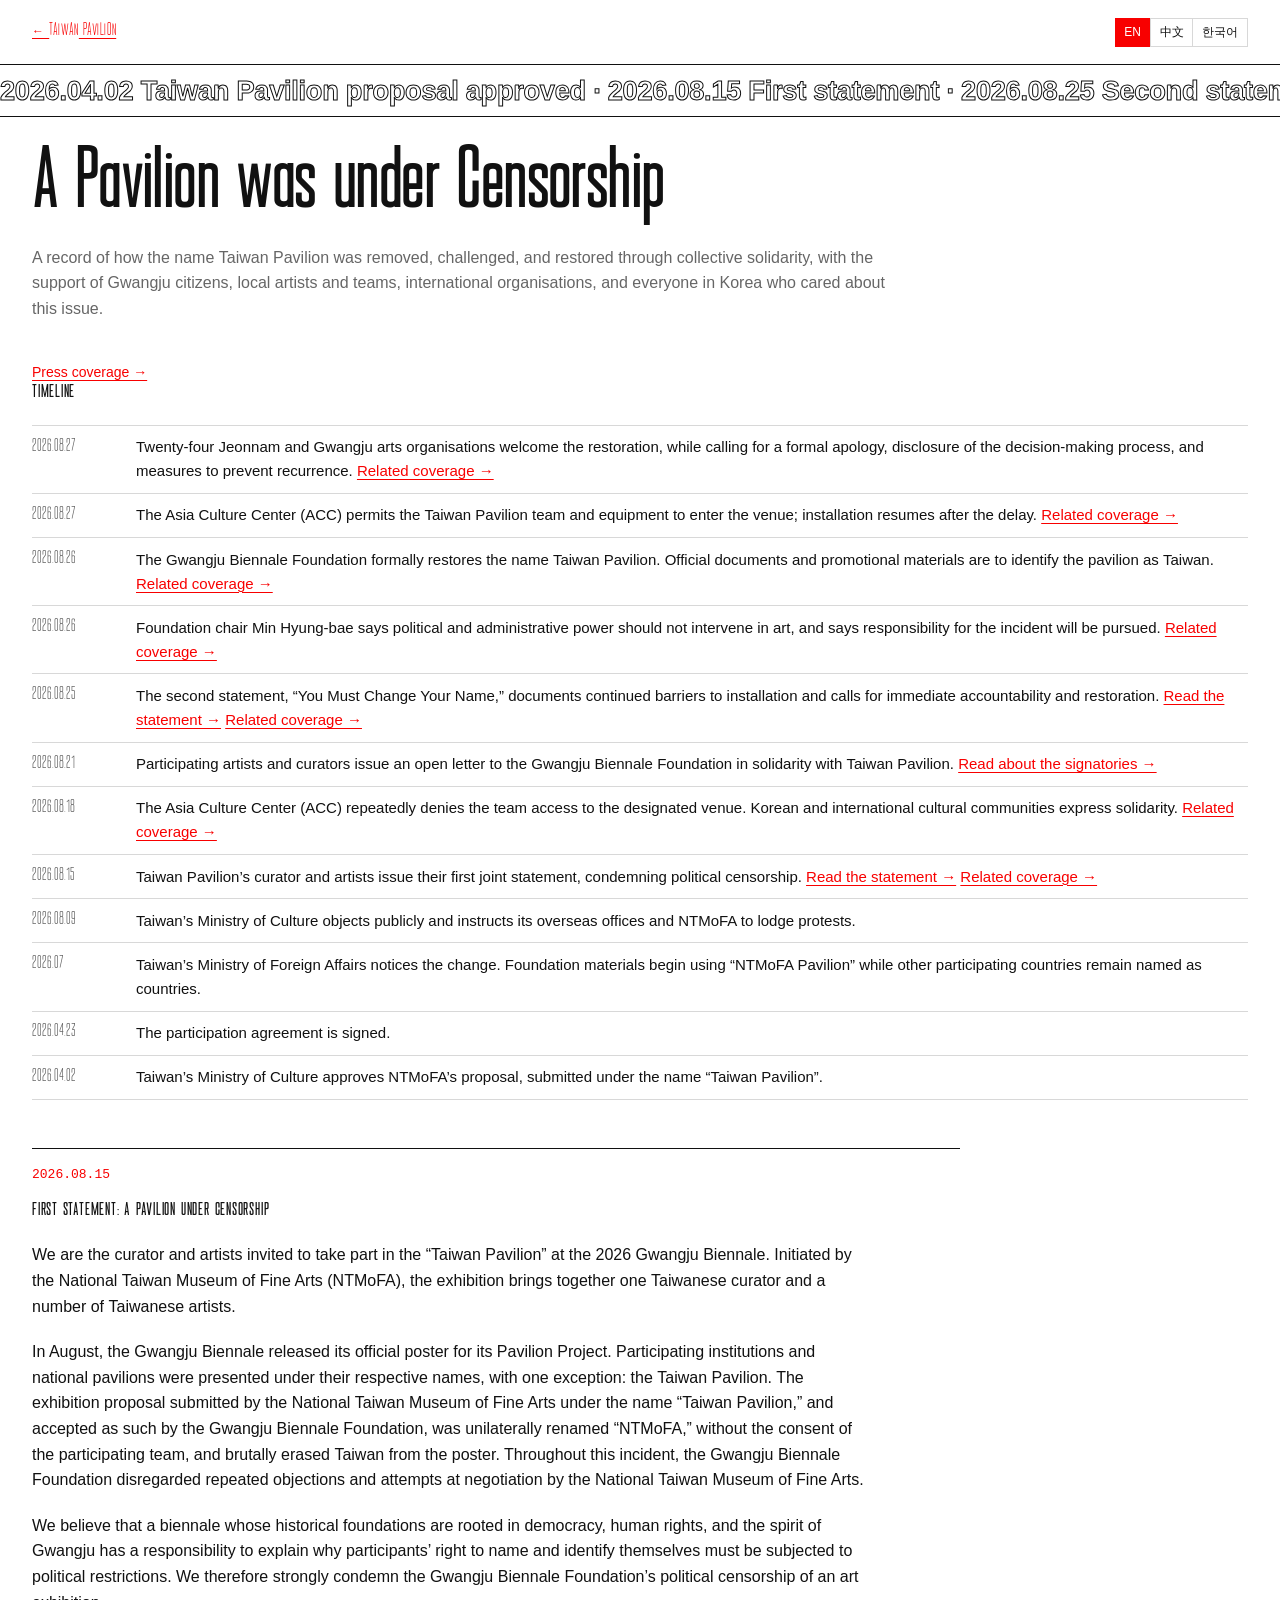
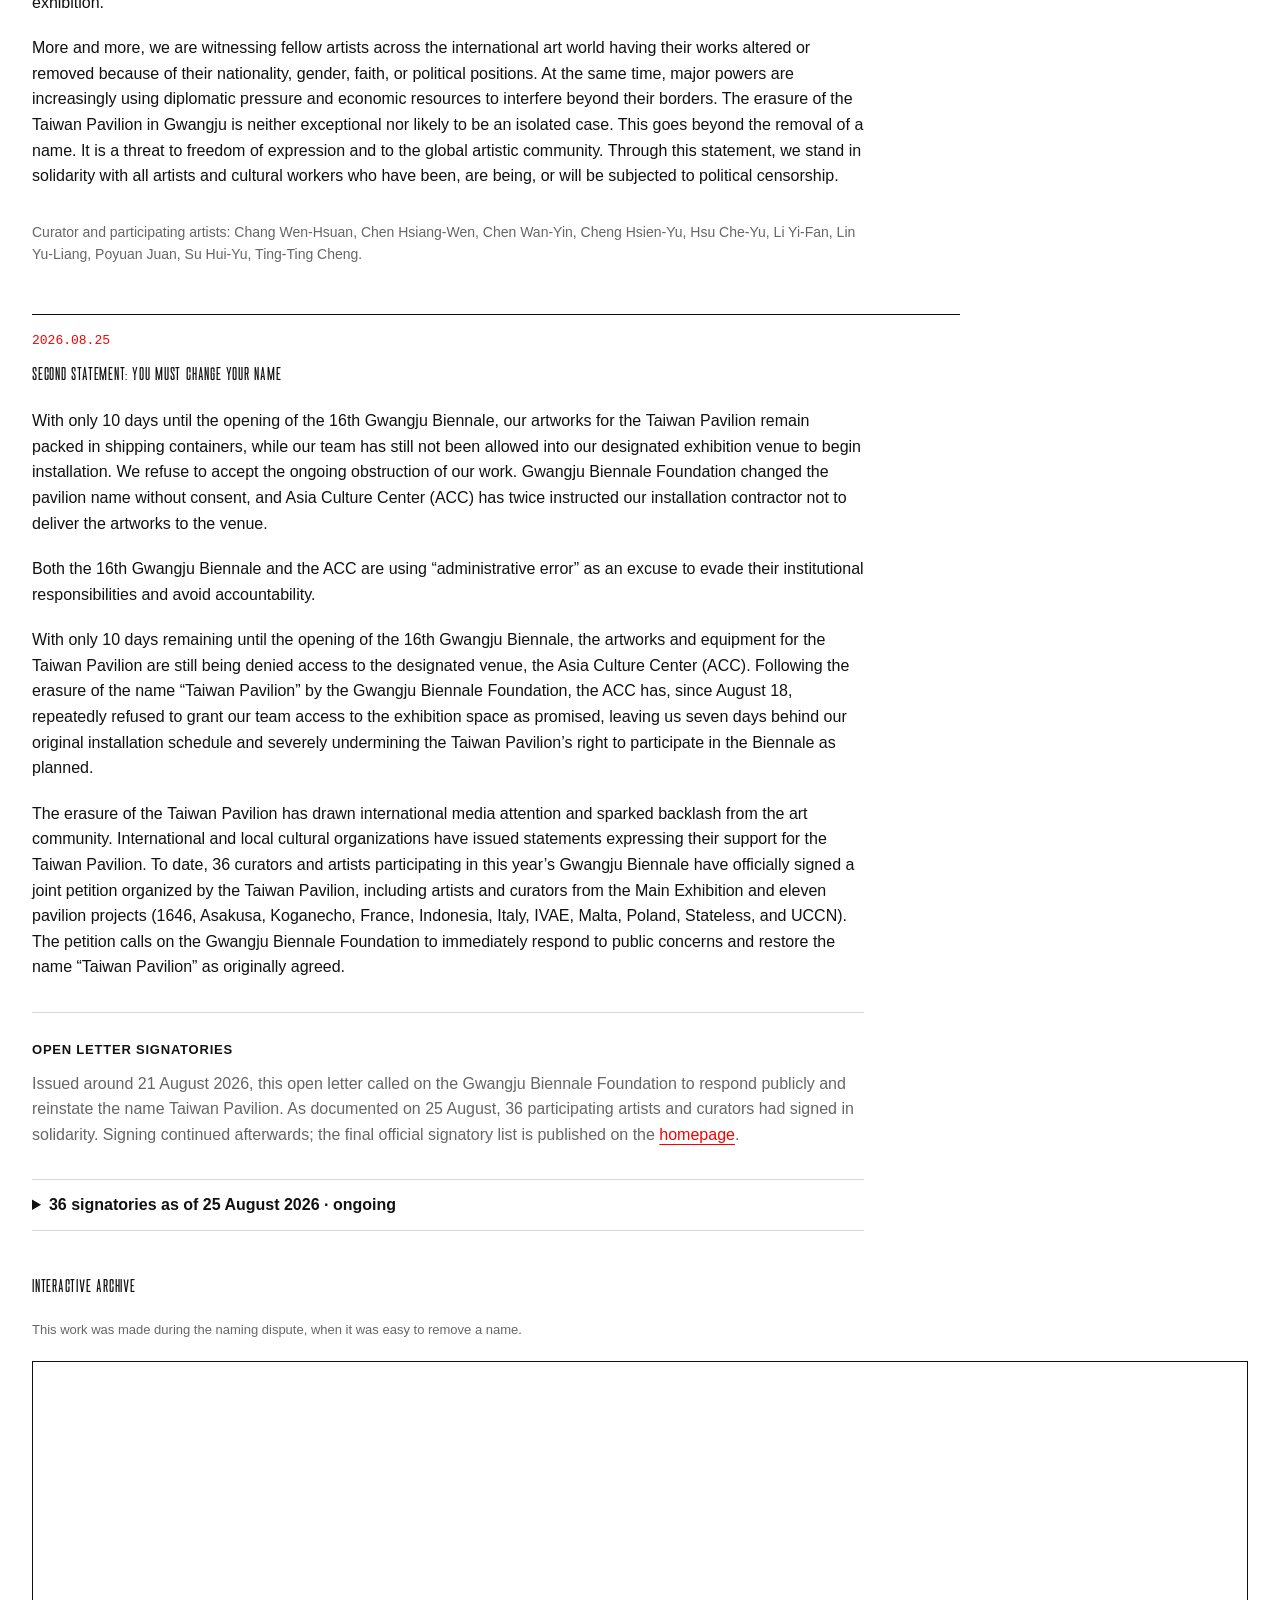
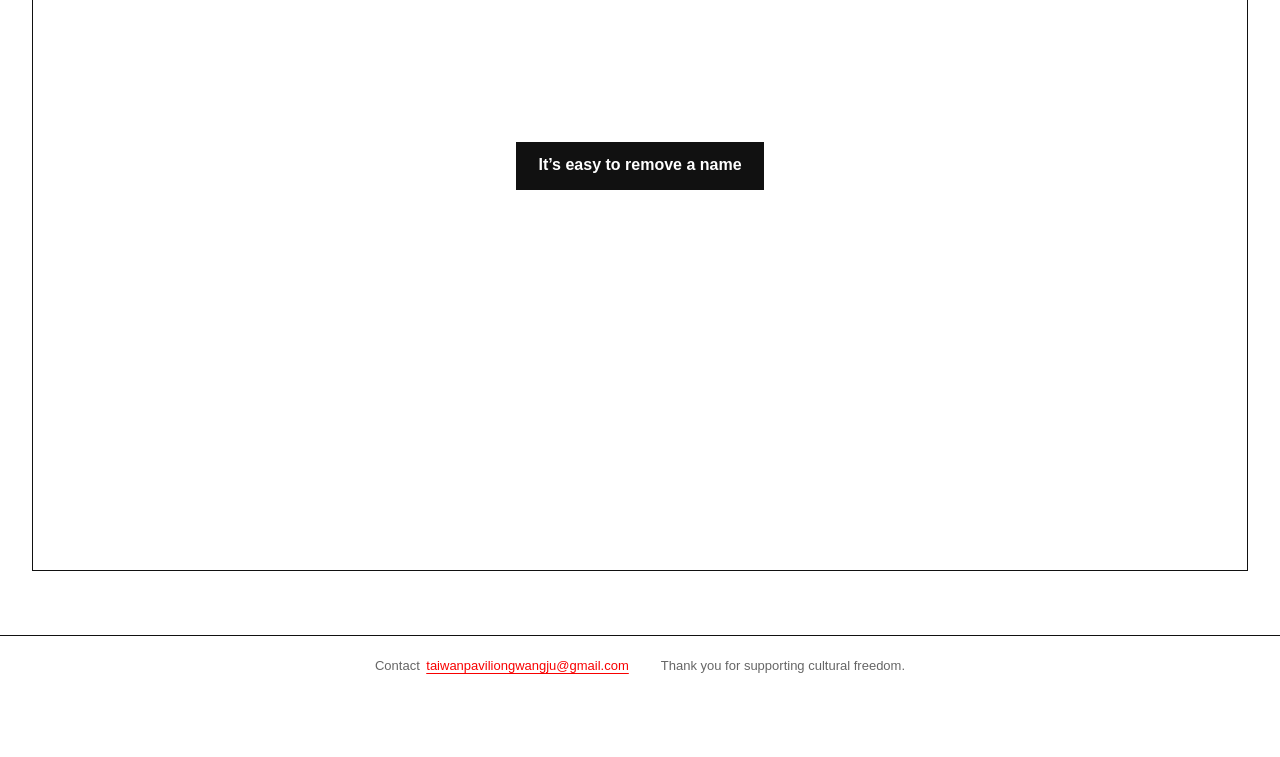
==== commit 8c49bcac: "Update archive, acknowledgements, and press coverage" ====
--- a/info.html
+++ b/info.html
@@ -46,8 +46,8 @@
 
 <div class="marquee archive-marquee" aria-label="Key events">
   <div class="marquee-track">
-    <span class="marquee-item">2026.04.02 Taiwan Pavilion proposal approved · 2026.08.15 First statement · 2026.08.25 Second statement · Taiwan Pavilion reinstated&nbsp;</span>
-    <span class="marquee-item" aria-hidden="true">2026.04.02 Taiwan Pavilion proposal approved · 2026.08.15 First statement · 2026.08.25 Second statement · Taiwan Pavilion reinstated&nbsp;</span>
+    <span class="marquee-item">2026.04.02 Taiwan Pavilion proposal approved · 2026.08.15 First statement · 2026.08.25 Second statement · 2026.08.26 Taiwan Pavilion restored · 2026.08.27 Installation resumed&nbsp;</span>
+    <span class="marquee-item" aria-hidden="true">2026.04.02 Taiwan Pavilion proposal approved · 2026.08.15 First statement · 2026.08.25 Second statement · 2026.08.26 Taiwan Pavilion restored · 2026.08.27 Installation resumed&nbsp;</span>
   </div>
 </div>
 
@@ -65,9 +65,21 @@
   <section>
     <h2><span class="en">Timeline</span><span class="zh">時間線</span><span class="ko">타임라인</span></h2>
     <ul class="timeline">
-      <li class="timeline-placeholder">
-        <span class="when"><span class="en">To be added</span><span class="zh">待補</span><span class="ko">추가 예정</span></span>
-        <span class="what"><span class="en">Taiwan Pavilion is formally reinstated. The official restoration date and source will be added here.</span><span class="zh">台灣館正式恢復名稱。正式恢復日期與來源將於此補上。</span><span class="ko">대만 파빌리온의 명칭이 공식적으로 복구되었다. 공식 복구 날짜와 출처는 이곳에 추가될 예정이다.</span></span>
+      <li>
+        <span class="when">2026.08.27</span>
+        <span class="what"><span class="en">Twenty-four Jeonnam and Gwangju arts organisations welcome the restoration, while calling for a formal apology, disclosure of the decision-making process, and measures to prevent recurrence. <a href="https://www.hankookilbo.com/news/article/A2026082711030005724" target="_blank" rel="noopener noreferrer">Related coverage →</a></span><span class="zh">全羅南道與光州 24 個藝術組織歡迎名稱恢復，同時要求正式道歉、公開決策過程，並提出防止事件重演的措施。<a href="https://www.hankookilbo.com/news/article/A2026082711030005724" target="_blank" rel="noopener noreferrer">相關報導 →</a></span><span class="ko">전남·광주 예술단체 24곳이 명칭 복구를 환영하는 한편, 공식 사과와 결정 과정 공개, 재발 방지 대책을 요구했다. <a href="https://www.hankookilbo.com/news/article/A2026082711030005724" target="_blank" rel="noopener noreferrer">관련 보도 →</a></span></span>
+      </li>
+      <li>
+        <span class="when">2026.08.27</span>
+        <span class="what"><span class="en">The Asia Culture Center (ACC) permits the Taiwan Pavilion team and equipment to enter the venue; installation resumes after the delay. <a href="https://focustaiwan.tw/culture/202608260018" target="_blank" rel="noopener noreferrer">Related coverage →</a></span><span class="zh">國立亞洲文化殿堂（ACC）允許台灣館團隊與設備進入展場，延宕的佈展得以恢復。<a href="https://focustaiwan.tw/culture/202608260018" target="_blank" rel="noopener noreferrer">相關報導 →</a></span><span class="ko">국립아시아문화전당(ACC)이 대만 파빌리온 팀과 장비의 전시장 진입을 허용하면서, 지연됐던 설치가 재개되었다. <a href="https://focustaiwan.tw/culture/202608260018" target="_blank" rel="noopener noreferrer">관련 보도 →</a></span></span>
+      </li>
+      <li>
+        <span class="when">2026.08.26</span>
+        <span class="what"><span class="en">The Gwangju Biennale Foundation formally restores the name Taiwan Pavilion. Official documents and promotional materials are to identify the pavilion as Taiwan. <a href="https://focustaiwan.tw/culture/202608260018" target="_blank" rel="noopener noreferrer">Related coverage →</a></span><span class="zh">光州雙年展基金會正式恢復「台灣館」名稱，官方文件與宣傳材料將以台灣館標示。<a href="https://focustaiwan.tw/culture/202608260018" target="_blank" rel="noopener noreferrer">相關報導 →</a></span><span class="ko">광주비엔날레재단이 ‘대만 파빌리온’ 명칭을 공식 복구했다. 공식 문서와 홍보물에도 대만 파빌리온으로 표기하기로 했다. <a href="https://focustaiwan.tw/culture/202608260018" target="_blank" rel="noopener noreferrer">관련 보도 →</a></span></span>
+      </li>
+      <li>
+        <span class="when">2026.08.26</span>
+        <span class="what"><span class="en">Foundation chair Min Hyung-bae says political and administrative power should not intervene in art, and says responsibility for the incident will be pursued. <a href="https://www.asiae.co.kr/en/article/2026082800132078516" target="_blank" rel="noopener noreferrer">Related coverage →</a></span><span class="zh">基金會主席閔炯培表示，政治與行政權力不應介入藝術，並稱將追究此次事件的責任。<a href="https://www.asiae.co.kr/en/article/2026082800132078516" target="_blank" rel="noopener noreferrer">相關報導 →</a></span><span class="ko">재단 이사장 민형배는 정치·행정 권력이 예술에 개입해서는 안 된다고 밝히고, 이번 사안의 책임을 묻겠다고 말했다. <a href="https://www.asiae.co.kr/en/article/2026082800132078516" target="_blank" rel="noopener noreferrer">관련 보도 →</a></span></span>
       </li>
       <li>
         <span class="when">2026.08.25</span>
@@ -148,10 +160,10 @@
     <div class="ko statement-body placeholder"><p>한국어 성명은 정리 중입니다.</p></div>
     <div class="open-letter-signatories" id="open-letter-signatories">
       <h3><span class="en">Open letter signatories</span><span class="zh">聲援公開信連署者</span><span class="ko">공개서한 연서명자</span></h3>
-      <p><span class="en">Issued around 21 August 2026, this open letter called on the Gwangju Biennale Foundation to respond publicly and reinstate the name Taiwan Pavilion. The 36 participating artists and curators below signed in solidarity.</span><span class="zh">這封公開信約於 2026 年 8 月 21 日發出，要求光州雙年展基金會公開回應並恢復「台灣館」名稱。下列 36 位參展藝術家與策展人以連署表達聲援。</span><span class="ko">이 공개서한은 2026년 8월 21일경 발표되어 광주비엔날레재단이 공개적으로 답변하고 대만 파빌리온의 이름을 복구할 것을 요구했습니다. 아래 36명의 참여 작가와 큐레이터가 연대의 뜻으로 서명했습니다.</span></p>
+      <p><span class="en">Issued around 21 August 2026, this open letter called on the Gwangju Biennale Foundation to respond publicly and reinstate the name Taiwan Pavilion. As documented on 25 August, 36 participating artists and curators had signed in solidarity. Signing continued afterwards; the final official signatory list is published on the <a href="index.html#list">homepage</a>.</span><span class="zh">這封公開信約於 2026 年 8 月 21 日發出，要求光州雙年展基金會公開回應並恢復「台灣館」名稱。截至 8 月 25 日，已有 36 位參展藝術家與策展人以連署表達聲援；連署其後持續增加，最終完整的官方連署名單已刊載於<a href="index.html#list">首頁</a>。</span><span class="ko">이 공개서한은 2026년 8월 21일경 발표되어 광주비엔날레재단이 공개적으로 답변하고 대만 파빌리온의 이름을 복구할 것을 요구했습니다. 8월 25일 기준으로 참여 작가와 큐레이터 36명이 연대의 뜻으로 서명했습니다. 이후에도 연서명은 계속되었으며, 최종 공식 연서명 명단은 <a href="index.html#list">홈페이지</a>에 공개되어 있습니다.</span></p>
     </div>
     <details class="historical-signatories">
-      <summary><span class="en">36 signatories on 25 August 2026</span><span class="zh">2026 年 8 月 25 日的 36 位連署者</span><span class="ko">2026년 8월 25일 36명의 서명자</span></summary>
+      <summary><span class="en">36 signatories as of 25 August 2026 · ongoing</span><span class="zh">截至 2026 年 8 月 25 日的 36 位連署者・持續增加中</span><span class="ko">2026년 8월 25일 기준 36명의 서명자 · 계속됨</span></summary>
       <p>Bhenji Ra · Byungjun Jwon · CAMP · Daisuke Kosugi · E Roon Kang · Geumhyung Jeong · Hwayeon Nam · Ken Sasaki · Kiri Dalena · Melvin Moti · Mona Benyamin · Park Chan-kyong · Rafik Greiss · RYU Hankil · Sohrab Hura · Gahee Park · Heidrun Holzfeind · Mika Maruyama · Mariko Mikami · Miwa Negoro · 정헌기 · Jang Pa · Dew Kim · Johan Gustavsson · Clara Pallí Monguilod · Julien Vinet · Norbert Francis Attard · Moon Hyun Jeoung · Yeesookyung · Sheung Yiu · Kim Hankyul · Soojoung Kim · Mijoo Park · Huang Yi-Min 黃逸民 · Chen Yen-Yi 陳妍伊</p>
     </details>
   </section>
--- a/style.css
+++ b/style.css
@@ -114,7 +114,7 @@
 .zone-a { grid-area:a; }
 .zone-b { grid-area:b; }
 .zone-c { grid-area:c; }
-.zone-d { padding-top:1.5rem; border-top:1px solid var(--ink); }
+.zone-d { padding-top:1.5rem; }
 
 
 /* text */
@@ -147,12 +147,25 @@
 .home-message .buttons { grid-column:1; grid-row:1; align-self:center; margin:0; }
 .home .acknowledgements { margin-top:clamp(7rem, 14vw, 14rem); padding-top:1.25rem; border-top:1px solid var(--ink); }
 .acknowledgements h2 { display:table; margin:-1.85rem 0 1.25rem; padding:0 .6rem 0 0; background:var(--paper); }
-.acknowledgements .placeholder { max-width:38rem; }
+.acknowledgements-intro { max-width:42rem; margin:0 0:2.5rem; font-size:clamp(1.05rem, 1.8vw, 1.35rem); }
+.acknowledgement-groups { display:grid; gap:1.5rem; }
+.acknowledgement-group { padding-top:.8rem; border-top:1px solid var(--rule); }
+.acknowledgement-group h3 { margin:0 0:1.1rem; font-size:1rem; }
+.acknowledgement-list { list-style:none; display:grid; grid-template-columns:repeat(auto-fit, minmax(min(100%, 20rem), 1fr)); gap:0 1.5rem; margin:0; padding:0; }
+.acknowledgement-list li { padding:.7rem 0; border-bottom:1px solid var(--rule); font-size:.875rem; line-height:1.4; }
+.acknowledgement-list a { text-decoration:none; }
+.acknowledgement-list a:hover { text-decoration:underline; }
+.source-note { display:block; margin-top:.35rem; color:var(--muted); font-size:.75rem; }
+.acknowledgements-social { max-width:52rem; margin:2.5rem 0 0; color:var(--muted); font-size:.875rem; }
 .placeholder { color:var(--muted); font-style:italic; }
-.open-letter { max-width:62rem; margin-top:clamp(5rem, 10vw, 10rem); }
-.open-letter-date { margin:0 0:.3rem; color:var(--red); font-family:ui-monospace,SFMono-Regular,"SF Mono",Menlo,Consolas,monospace; font-size:.8125rem; }
+.open-letter.wrap { max-width:62rem; margin-top:10rem; }
+.open-letter-date { margin:1.25rem 0 2.5rem; color:var(--ink); font-family:ui-monospace,SFMono-Regular,"SF Mono",Menlo,Consolas,monospace; font-size:.8125rem; }
 .open-letter-body { max-width:52rem; }
-.open-letter-body h3, .open-letter-signatories h3 { margin:0 0:1.25rem; font-size:clamp(1.5rem, 3vw, 2.5rem); line-height:1.05; letter-spacing:-.025em; }
+.open-letter > h2, .signatories-heading { display:flex; align-items:center; gap:1rem; margin:0; font-size:clamp(1.2rem, 2.3vw, 2rem); line-height:1.1; letter-spacing:-.02em; text-transform:none; white-space:nowrap; }
+.open-letter > h2::before, .open-letter > h2::after, .signatories-heading::before, .signatories-heading::after { content:""; height:1px; flex:1; background:var(--ink); }
+.signatories-heading { margin-bottom:1.5rem; font-size:clamp(.9rem, 1.5vw, 1.25rem); }
+.open-letter-body h3 { margin:0 0:2rem; font-size:clamp(.95rem, 1.5vw, 1.25rem); line-height:1.2; letter-spacing:.04em; text-transform:uppercase; }
+.open-letter-signatories h3 { margin:0 0:1.25rem; font-size:.8125rem; font-weight:600; letter-spacing:.06em; line-height:1.2; text-transform:uppercase; }
 .open-letter-signed { margin-top:1.75rem; font-weight:600; }
 
 /* campaign material */
@@ -293,6 +306,9 @@
 .archive-head { max-width:54rem; }
 .archive-head h1 { font-size:clamp(2rem, 5vw, 4.5rem); line-height:1.05; letter-spacing:-.025em; }
 .archive-marquee .marquee-item { font-size:clamp(1rem, 2.4vw, 1.7rem); color:var(--ink); }
+@supports (-webkit-text-stroke:1px var(--ink)) {
+  .archive-marquee .marquee-item { color:transparent; -webkit-text-stroke:1px var(--ink); }
+}
 .statement { max-width:58rem; }
 .statement header { border-top:1px solid var(--ink); padding-top:1rem; }
 .statement-date { margin:0 0:.3rem; color:var(--red); font-family:ui-monospace,SFMono-Regular,"SF Mono",Menlo,Consolas,monospace; font-size:.8125rem; }
@@ -377,6 +393,8 @@
   .home-message > div { font-size:1.1rem; text-align:left; }
   .home-message .buttons { margin-top:2.5rem; }
   .home .acknowledgements { margin-top:6rem; }
+  .acknowledgement-groups { gap:1.5rem; }
+  .acknowledgement-list { grid-template-columns:1fr; }
   .archive-head h1 { font-size:2rem; }
   .archive-game .board { aspect-ratio:4 / 5; }
   #list { columns:1; }
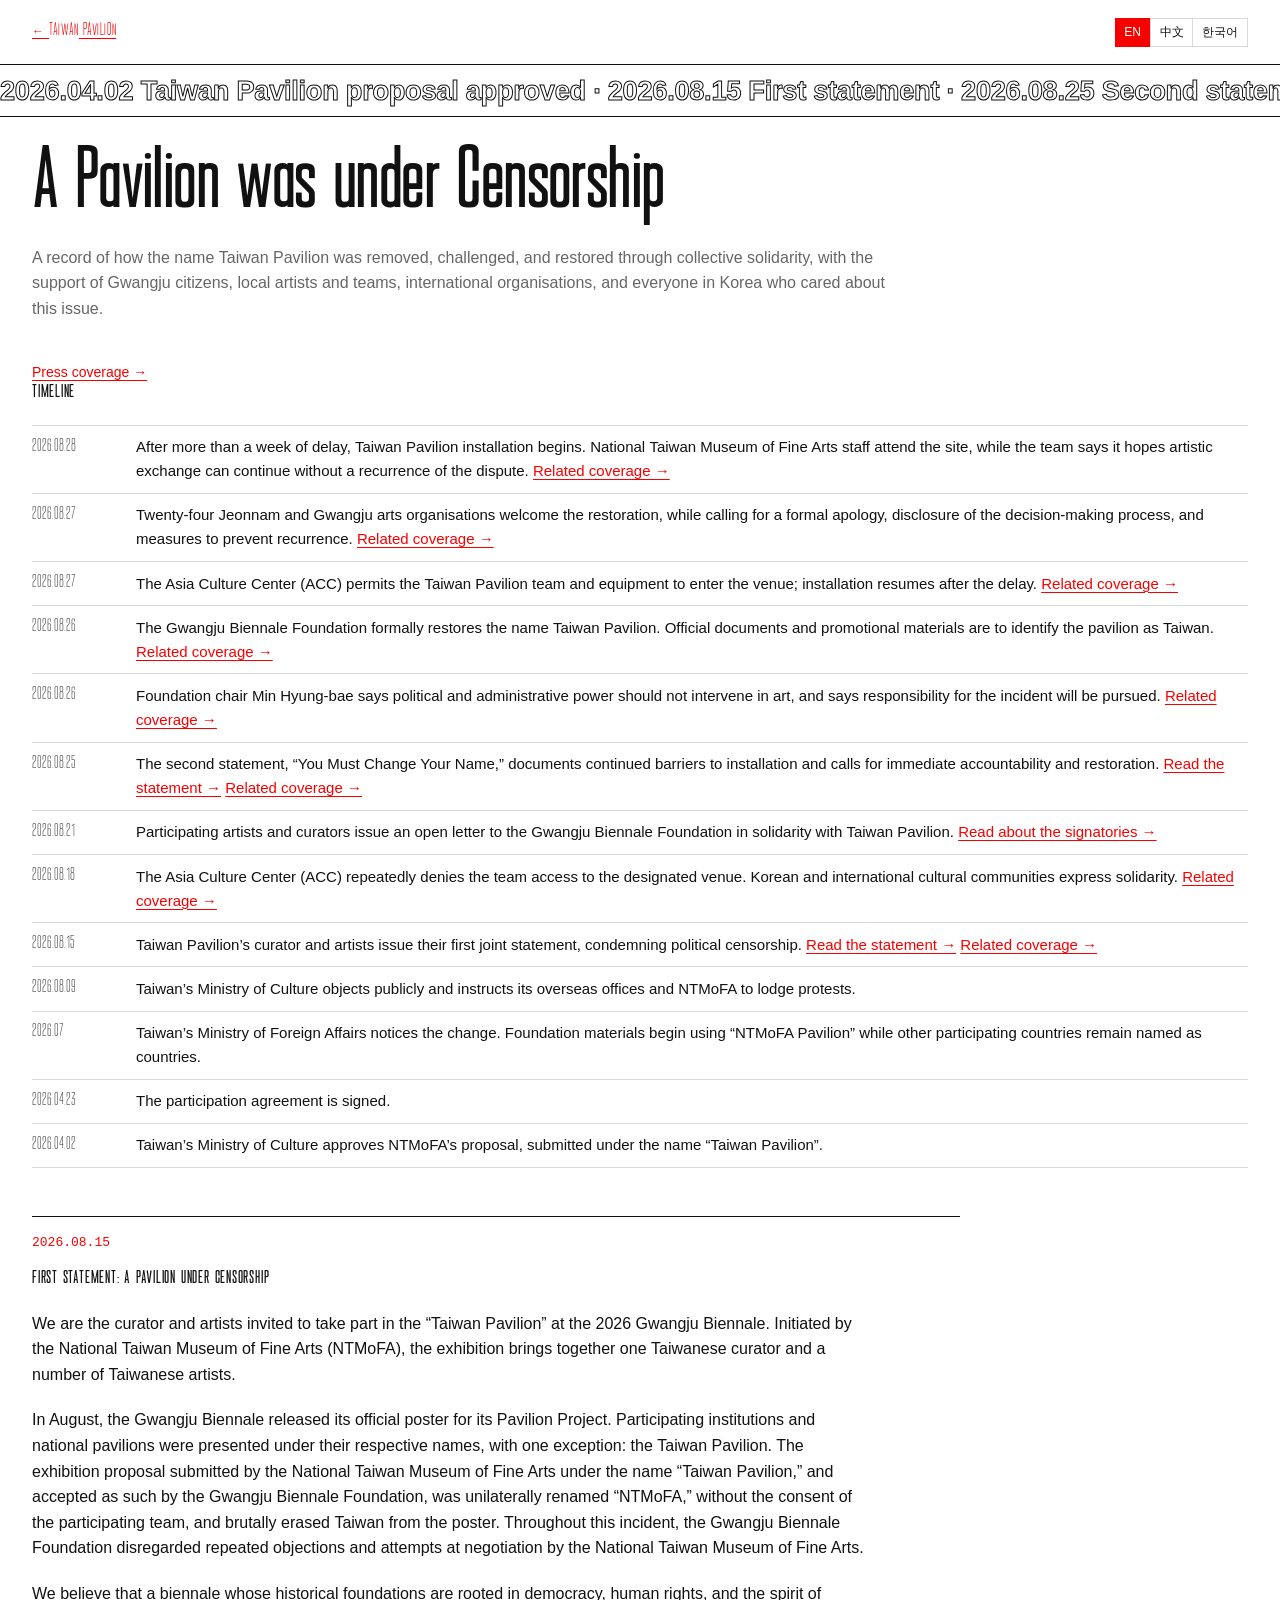
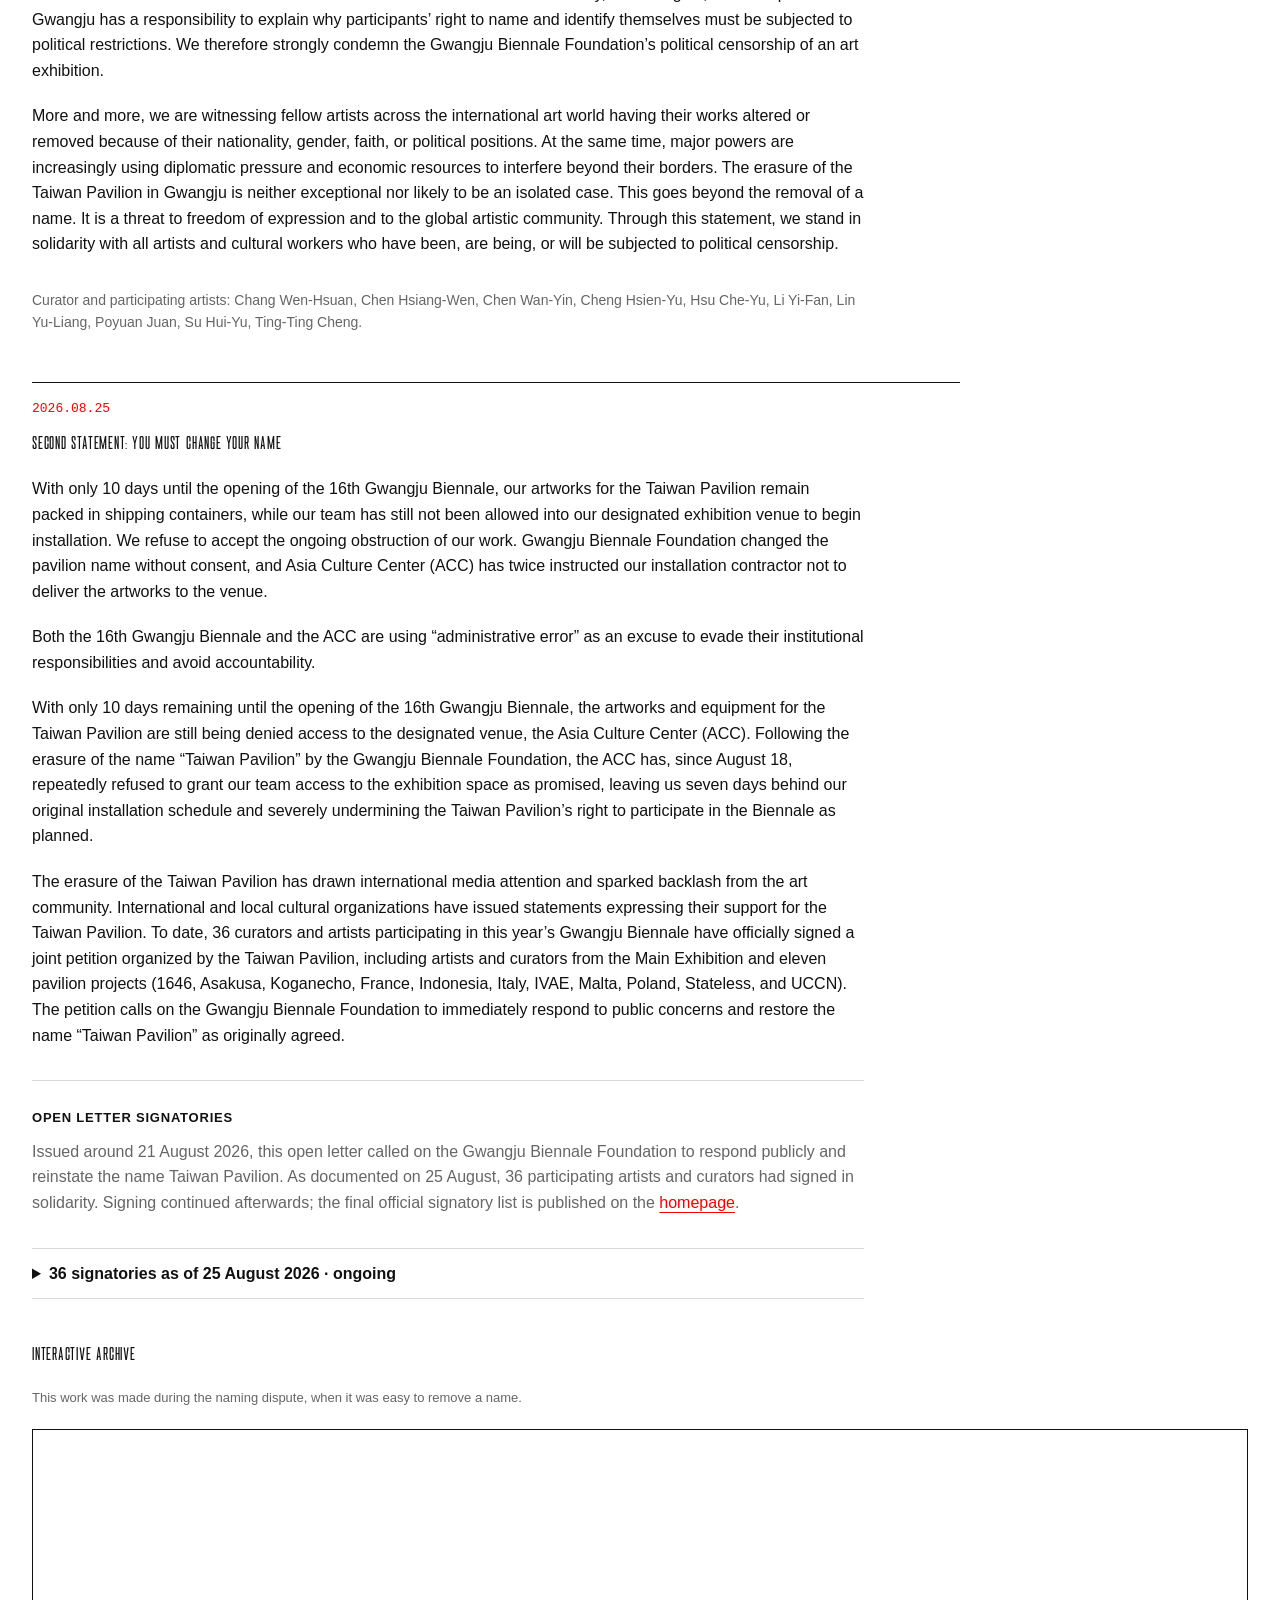
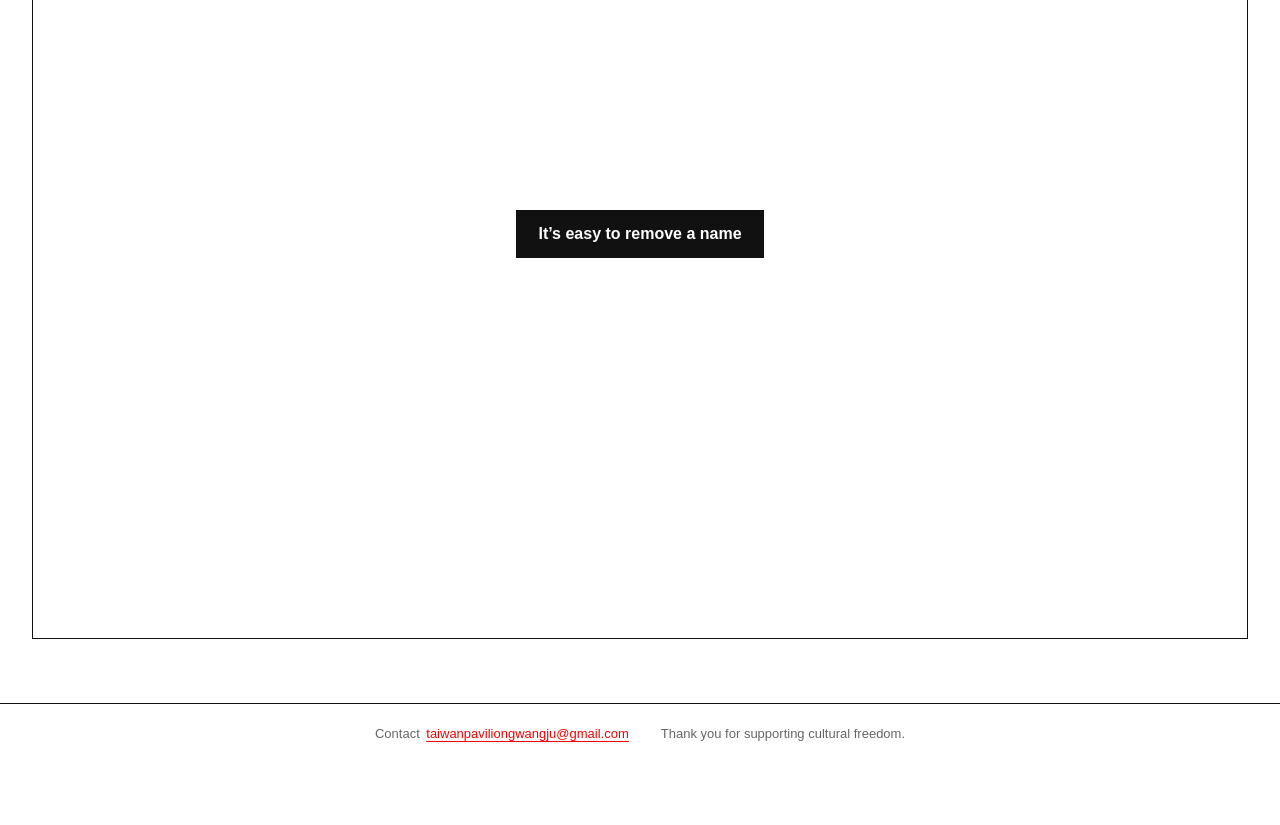
==== commit 25f0f3ec: "Update Korean coverage and timeline" ====
--- a/info.html
+++ b/info.html
@@ -65,6 +65,10 @@
   <section>
     <h2><span class="en">Timeline</span><span class="zh">時間線</span><span class="ko">타임라인</span></h2>
     <ul class="timeline">
+      <li>
+        <span class="when">2026.08.28</span>
+        <span class="what"><span class="en">After more than a week of delay, Taiwan Pavilion installation begins. National Taiwan Museum of Fine Arts staff attend the site, while the team says it hopes artistic exchange can continue without a recurrence of the dispute. <a href="https://news.kbs.co.kr/news/pc/view/view.do?ncd=8648523" target="_blank" rel="noopener noreferrer">Related coverage →</a></span><span class="zh">延宕逾一週後，台灣館開始佈展。國立臺灣美術館人員到場，團隊表示盼藝術交流不再重演此類爭議。<a href="https://news.kbs.co.kr/news/pc/view/view.do?ncd=8648523" target="_blank" rel="noopener noreferrer">相關報導 →</a></span><span class="ko">1주일 넘는 지연 끝에 대만 파빌리온 설치가 시작됐다. 국립대만미술관 관계자들이 현장을 찾았고, 팀은 이러한 논란이 반복되지 않는 예술 교류를 바란다고 밝혔다. <a href="https://news.kbs.co.kr/news/pc/view/view.do?ncd=8648523" target="_blank" rel="noopener noreferrer">관련 보도 →</a></span></span>
+      </li>
       <li>
         <span class="when">2026.08.27</span>
         <span class="what"><span class="en">Twenty-four Jeonnam and Gwangju arts organisations welcome the restoration, while calling for a formal apology, disclosure of the decision-making process, and measures to prevent recurrence. <a href="https://www.hankookilbo.com/news/article/A2026082711030005724" target="_blank" rel="noopener noreferrer">Related coverage →</a></span><span class="zh">全羅南道與光州 24 個藝術組織歡迎名稱恢復，同時要求正式道歉、公開決策過程，並提出防止事件重演的措施。<a href="https://www.hankookilbo.com/news/article/A2026082711030005724" target="_blank" rel="noopener noreferrer">相關報導 →</a></span><span class="ko">전남·광주 예술단체 24곳이 명칭 복구를 환영하는 한편, 공식 사과와 결정 과정 공개, 재발 방지 대책을 요구했다. <a href="https://www.hankookilbo.com/news/article/A2026082711030005724" target="_blank" rel="noopener noreferrer">관련 보도 →</a></span></span>
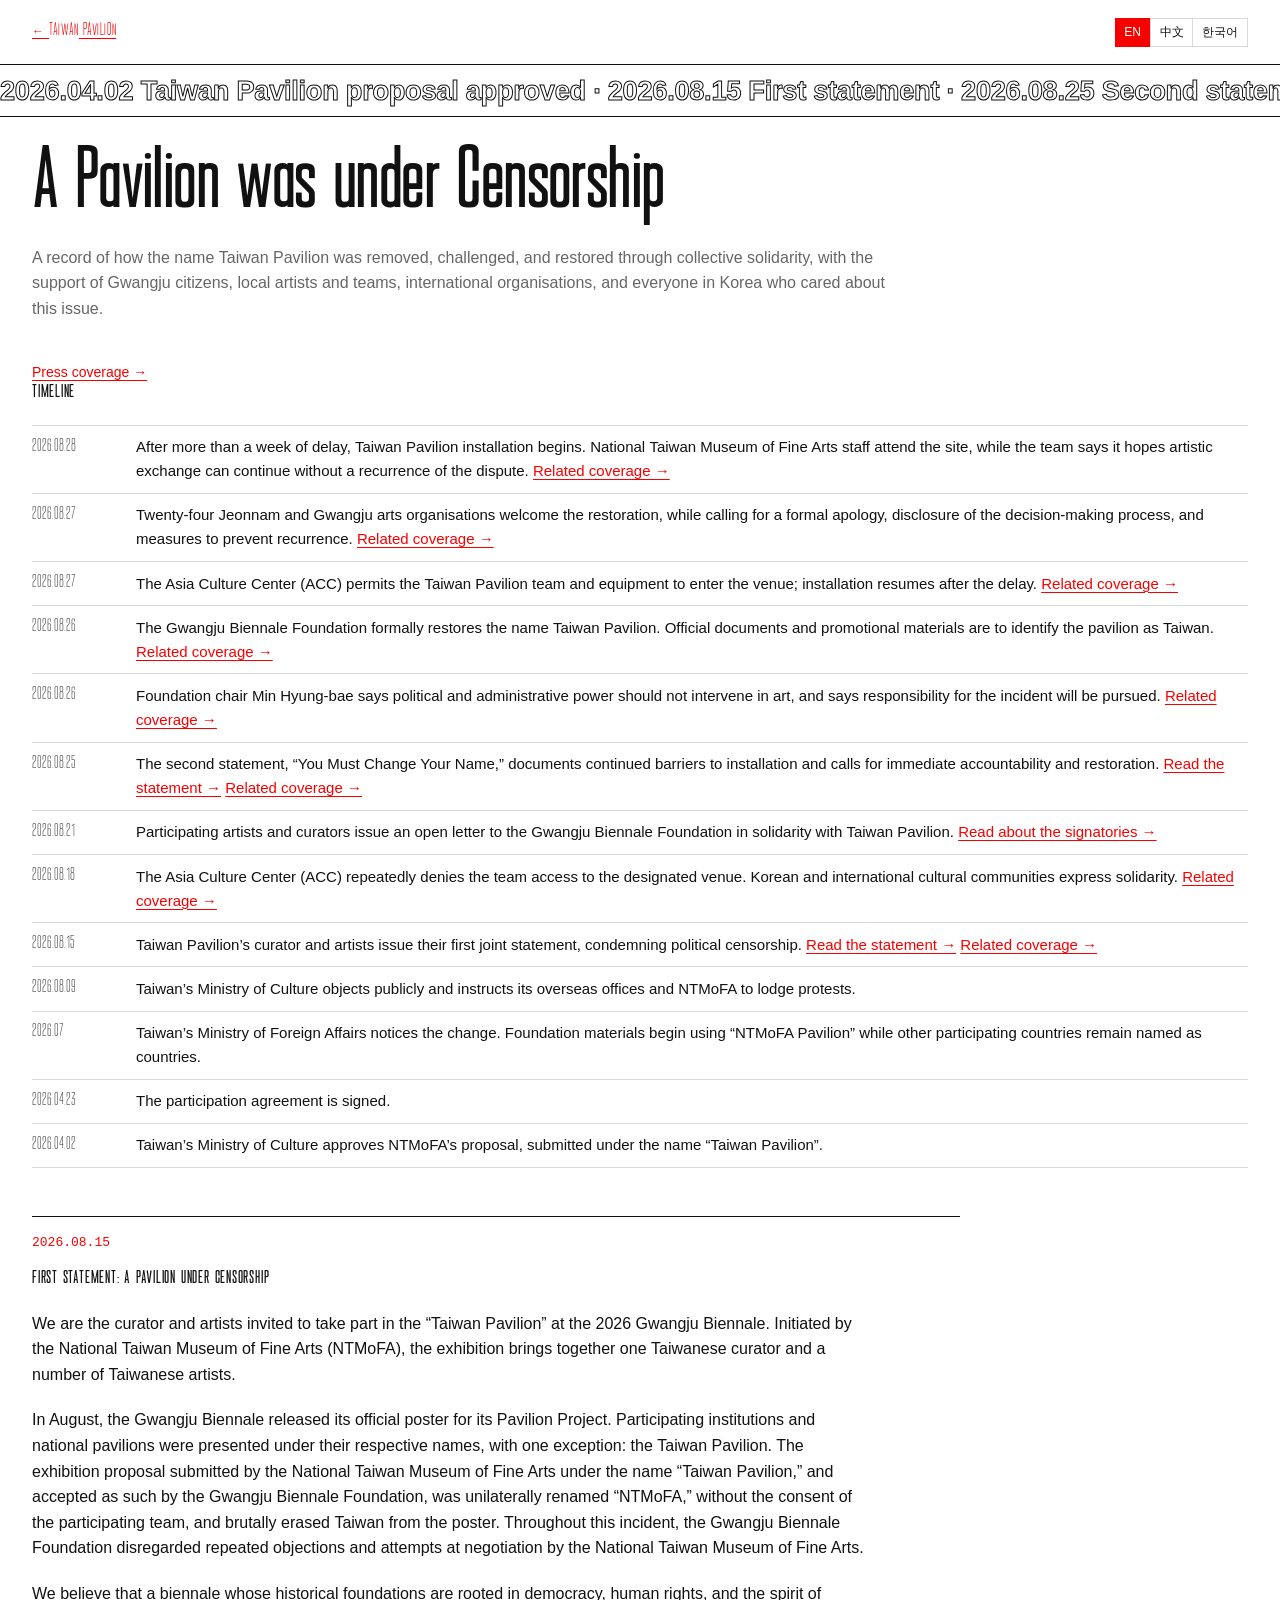
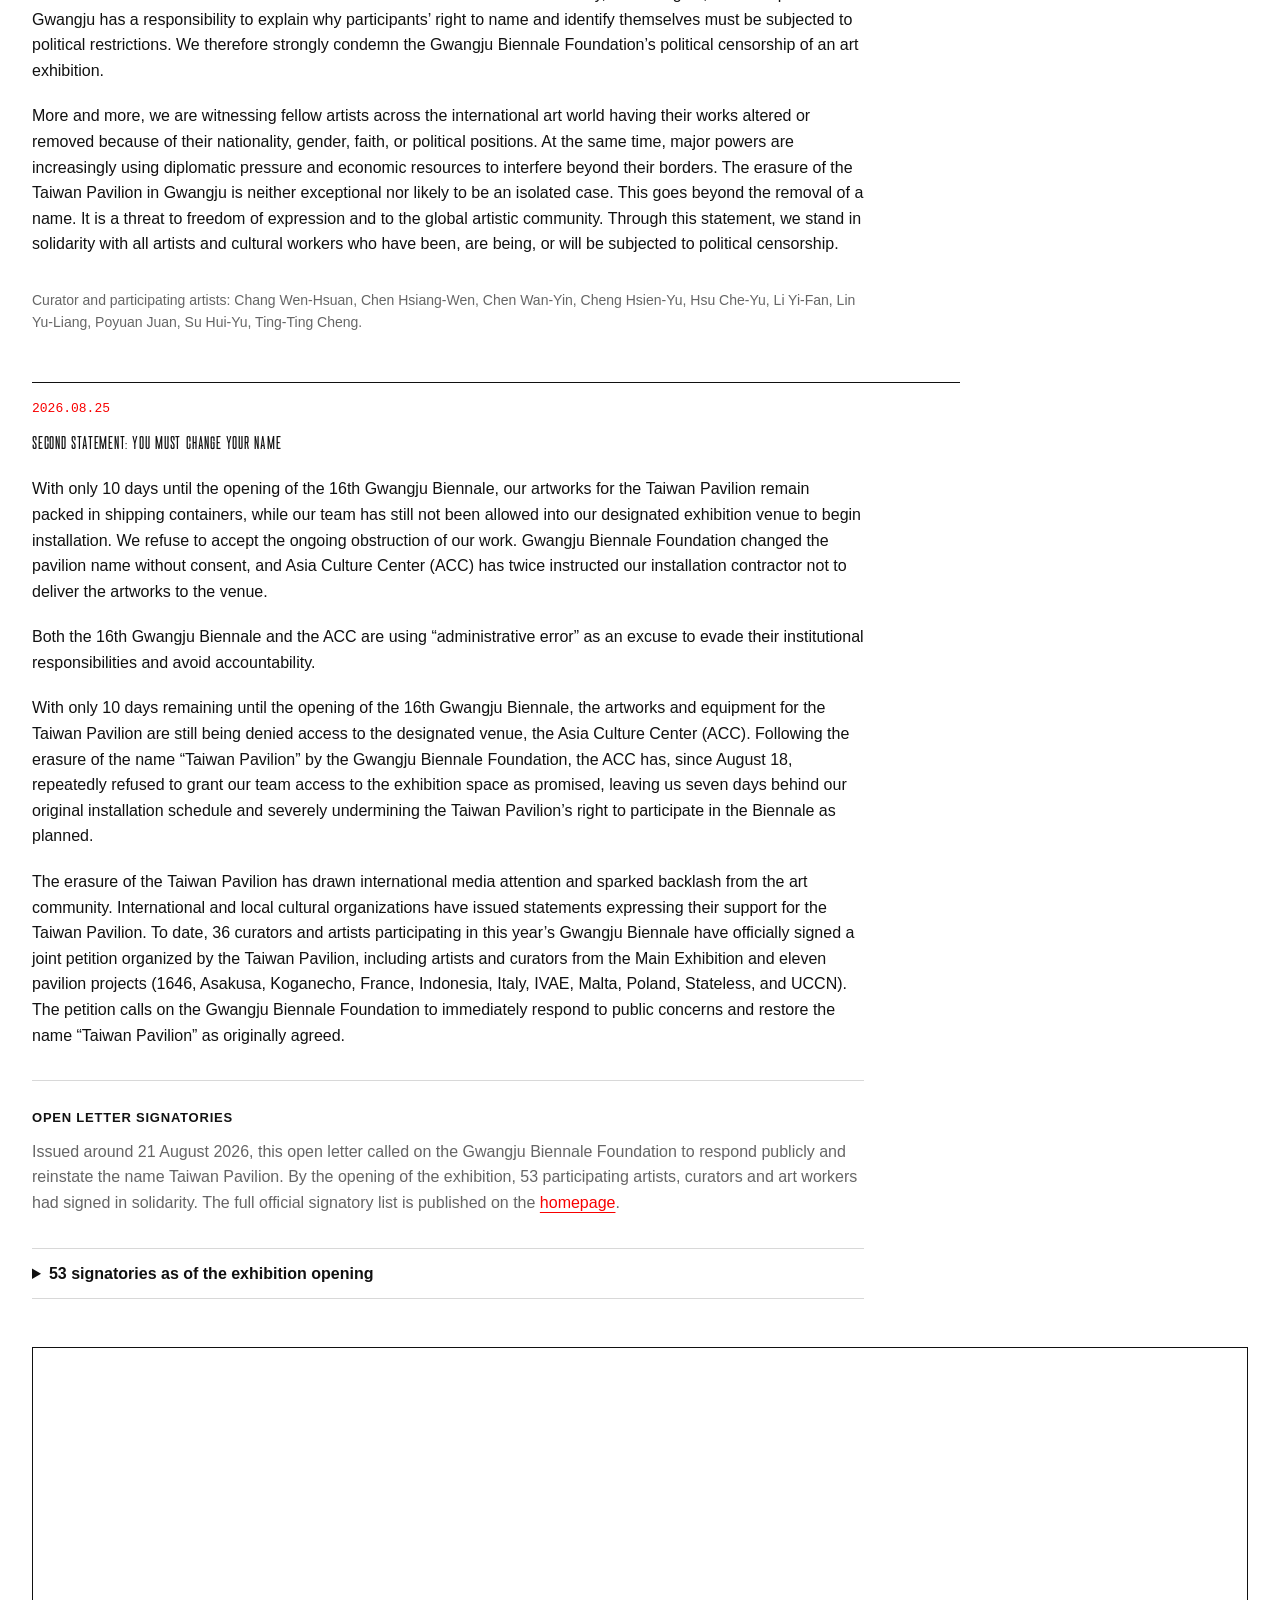
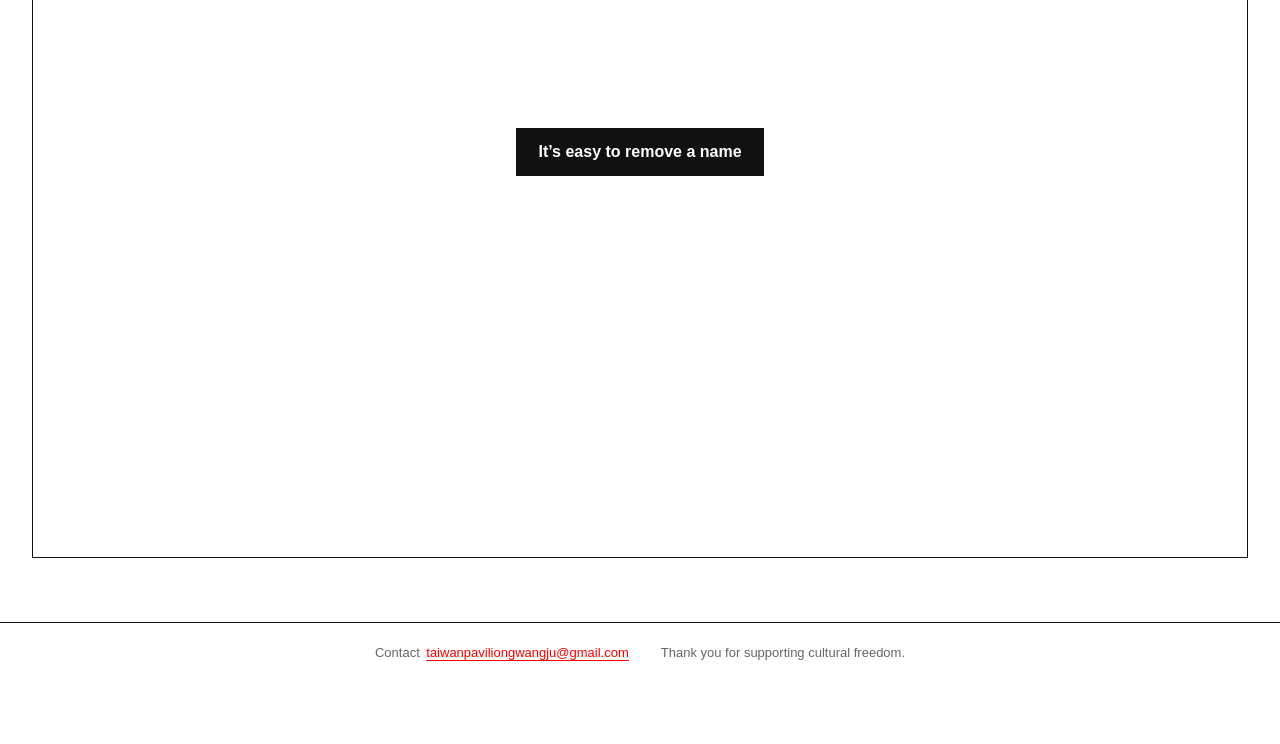
==== commit a73eb0e9: "Finalize signatory list and tidy the case archive Five more participants signed before the exhibitio" ====
--- a/info.html
+++ b/info.html
@@ -10,7 +10,7 @@
 <title>A Pavilion was under Censorship — Taiwan Pavilion</title>
 <meta name="description" content="An event archive of the Taiwan Pavilion naming dispute, its two statements, and collective solidarity.">
 <link rel="canonical" href="https://whereisthetaiwanpavilion.com/info.html">
-<link rel="icon" href="/favicon.svg" type="image/svg+xml">
+<link rel="icon" href="/favicon.svg?v=20260829" type="image/svg+xml">
 <meta name="theme-color" content="#111111">
 
 <meta property="og:type" content="website">
@@ -164,17 +164,15 @@
     <div class="ko statement-body placeholder"><p>한국어 성명은 정리 중입니다.</p></div>
     <div class="open-letter-signatories" id="open-letter-signatories">
       <h3><span class="en">Open letter signatories</span><span class="zh">聲援公開信連署者</span><span class="ko">공개서한 연서명자</span></h3>
-      <p><span class="en">Issued around 21 August 2026, this open letter called on the Gwangju Biennale Foundation to respond publicly and reinstate the name Taiwan Pavilion. As documented on 25 August, 36 participating artists and curators had signed in solidarity. Signing continued afterwards; the final official signatory list is published on the <a href="index.html#list">homepage</a>.</span><span class="zh">這封公開信約於 2026 年 8 月 21 日發出，要求光州雙年展基金會公開回應並恢復「台灣館」名稱。截至 8 月 25 日，已有 36 位參展藝術家與策展人以連署表達聲援；連署其後持續增加，最終完整的官方連署名單已刊載於<a href="index.html#list">首頁</a>。</span><span class="ko">이 공개서한은 2026년 8월 21일경 발표되어 광주비엔날레재단이 공개적으로 답변하고 대만 파빌리온의 이름을 복구할 것을 요구했습니다. 8월 25일 기준으로 참여 작가와 큐레이터 36명이 연대의 뜻으로 서명했습니다. 이후에도 연서명은 계속되었으며, 최종 공식 연서명 명단은 <a href="index.html#list">홈페이지</a>에 공개되어 있습니다.</span></p>
+      <p><span class="en">Issued around 21 August 2026, this open letter called on the Gwangju Biennale Foundation to respond publicly and reinstate the name Taiwan Pavilion. By the opening of the exhibition, 53 participating artists, curators and art workers had signed in solidarity. The full official signatory list is published on the <a href="index.html#list">homepage</a>.</span><span class="zh">這封公開信約於 2026 年 8 月 21 日發出，要求光州雙年展基金會公開回應並恢復「台灣館」名稱。截至展覽開幕，共 53 位參與藝術家、策展人及藝術工作者連署表達聲援，完整的官方連署名單刊載於<a href="index.html#list">首頁</a>。</span><span class="ko">이 공개서한은 2026년 8월 21일경 발표되어 광주비엔날레재단이 공개적으로 답변하고 대만 파빌리온의 이름을 복구할 것을 요구했습니다. 전시 개막 시점까지 참여 작가, 큐레이터, 예술 노동자 총 53명이 연대의 뜻으로 서명했습니다. 공식 연서명 전체 명단은 <a href="index.html#list">홈페이지</a>에 공개되어 있습니다.</span></p>
     </div>
     <details class="historical-signatories">
-      <summary><span class="en">36 signatories as of 25 August 2026 · ongoing</span><span class="zh">截至 2026 年 8 月 25 日的 36 位連署者・持續增加中</span><span class="ko">2026년 8월 25일 기준 36명의 서명자 · 계속됨</span></summary>
-      <p>Bhenji Ra · Byungjun Jwon · CAMP · Daisuke Kosugi · E Roon Kang · Geumhyung Jeong · Hwayeon Nam · Ken Sasaki · Kiri Dalena · Melvin Moti · Mona Benyamin · Park Chan-kyong · Rafik Greiss · RYU Hankil · Sohrab Hura · Gahee Park · Heidrun Holzfeind · Mika Maruyama · Mariko Mikami · Miwa Negoro · 정헌기 · Jang Pa · Dew Kim · Johan Gustavsson · Clara Pallí Monguilod · Julien Vinet · Norbert Francis Attard · Moon Hyun Jeoung · Yeesookyung · Sheung Yiu · Kim Hankyul · Soojoung Kim · Mijoo Park · Huang Yi-Min 黃逸民 · Chen Yen-Yi 陳妍伊</p>
+      <summary><span class="en">53 signatories as of the exhibition opening</span><span class="zh">截至展覽開幕的 53 位連署者</span><span class="ko">전시 개막 기준 53명의 서명자</span></summary>
+      <p>Bhenji Ra · Byungjun Jwon · CAMP · Daisuke Kosugi · E Roon Kang · Geumhyung Jeong · Hwayeon Nam · Ken Sasaki · Kiri Dalena · Melvin Moti · Mona Benyamin · Park Chan-kyong · Rafik Greiss · RYU Hankil · Sohrab Hura · Gahee Park · Heidrun Holzfeind · Mika Maruyama · Mariko Mikami · Miwa Negoro · 정헌기 · Jang Pa · Dew Kim · Johan Gustavsson · Clara Pallí Monguilod · Julien Vinet · Norbert Francis Attard · Moon Hyun Jeoung · Yeesookyung · Sheung Yiu · Kim Hankyul · Soojoung Kim · Mijoo Park · Huang Yi-Min 黃逸民 · Chen Yen-Yi 陳妍伊 · Alicja Bielawska · Andro Eradze · Anna Zaradny · Ho Tzu Nyen · Hsiao · Hsin-Yi Wu · Jieun Cho · Jooyoung Lee · Lucas Lugarinho · Marina Lisa Komiya · Maya Watanabe · Michał Knychaus · Paulina Olszewska · Rohan Chavan · Ru Kim · Sunik Kim · Tehching Hsieh · Ula Lucinska</p>
     </details>
   </section>
 
   <section class="archive-game">
-    <h2><span class="en">Interactive archive</span><span class="zh">互動檔案</span><span class="ko">인터랙티브 아카이브</span></h2>
-    <p class="note"><span class="en">This work was made during the naming dispute, when it was easy to remove a name.</span><span class="zh">此互動作品製作於命名爭議期間，回應「抹掉一個名字很容易」的現實。</span><span class="ko">이 인터랙티브 작업은 명칭 논란 당시, 이름 하나를 지우는 일이 얼마나 쉬운지를 말하기 위해 제작되었습니다.</span></p>
     <div class="game" id="game">
       <div class="board" id="board">
         <div class="bricks" id="bricks"></div><div class="sparks" id="sparks"></div><div class="paddle" id="paddle"></div><div class="ball" id="ball"></div>
--- a/style.css
+++ b/style.css
@@ -321,7 +321,6 @@
 .historical-signatories summary { cursor:pointer; font-weight:600; }
 .historical-signatories p { margin:.75rem 0 0; font-size:.875rem; color:var(--muted); }
 .archive-game { max-width:none; }
-.archive-game .note { max-width:42rem; margin-bottom:1.25rem; }
 .archive-game .game { max-width:none; }
 .archive-game .board { aspect-ratio:3 / 2; }
 @media (min-width:48.0625rem) {
